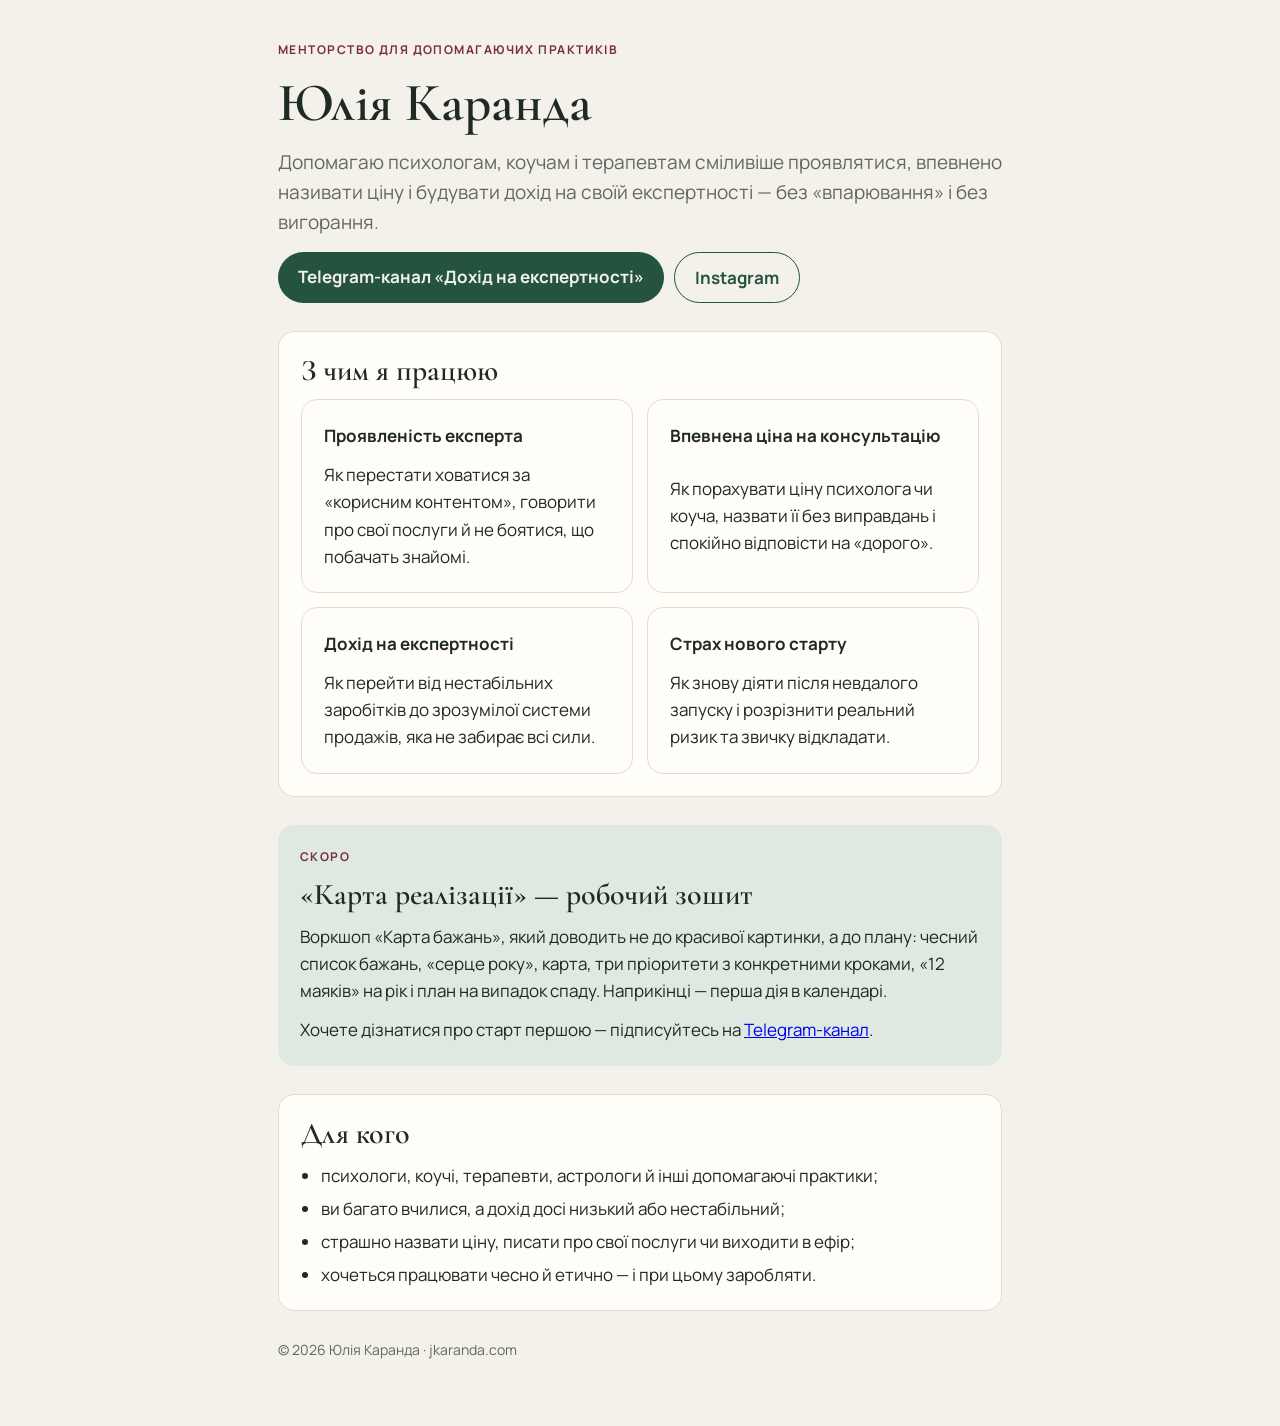
==== index.html @ 1a5e6ee6 "jkaranda.com: стартова сторінка Co-Authored-By: Claude Opus 5.5 <noreply@anthropic.com>" ====
<!doctype html>
<html lang="uk">
<head>
<meta charset="utf-8">
<meta name="viewport" content="width=device-width,initial-scale=1">
<title>Юлія Каранда — менторка для психологів, коучів і практиків</title>
<meta name="description" content="Юлія Каранда — менторка для допомагаючих практиків: психологів, коучів, терапевтів. Проявленість, впевнена ціна на консультацію і дохід на експертності без вигорання. Робочий зошит «Карта реалізації».">
<link rel="canonical" href="https://jkaranda.com/">
<meta property="og:type" content="website">
<meta property="og:title" content="Юлія Каранда — менторка для допомагаючих практиків">
<meta property="og:description" content="Проявленість, впевнена ціна і дохід на експертності для психологів, коучів і терапевтів.">
<meta property="og:url" content="https://jkaranda.com/">
<meta property="og:locale" content="uk_UA">
<script type="application/ld+json">
{"@context":"https://schema.org","@type":"Person","name":"Юлія Каранда","alternateName":"Julia Karanda","url":"https://jkaranda.com/","jobTitle":"Менторка для допомагаючих практиків","knowsAbout":["проявленість експерта","ціна на консультацію психолога","дохід психолога","маркетинг для коучів","карта бажань"],"sameAs":["https://www.instagram.com/julia_infobiz/","https://t.me/dohid_exp"]}
</script>
<link rel="preconnect" href="https://fonts.googleapis.com">
<link rel="stylesheet" href="https://fonts.googleapis.com/css2?family=Cormorant+Garamond:wght@500;600&family=Manrope:wght@400;600;700&display=swap">
<style>
:root{--bg:#f4f1ea;--card:#fffdf8;--fg:#1f2a24;--mute:#5f6862;--line:#e2ddd0;--acc:#24533f;--soft:#dfe9e2;--wine:#7a2e3b}
@media (prefers-color-scheme:dark){:root{--bg:#17120f;--card:#211a17;--fg:#f1e9e2;--mute:#b3a69c;--line:#3a2f2a;--acc:#9fd0b5;--soft:#233a2e;--wine:#e59aa6;color-scheme:dark}}
*{box-sizing:border-box}
body{margin:0;background:var(--bg);color:var(--fg);font:17px/1.6 "Manrope",system-ui,sans-serif}
main{max-width:760px;margin:0 auto;padding:40px max(18px,env(safe-area-inset-left)) 64px;display:grid;gap:28px}
h1,h2{font-family:"Cormorant Garamond",Georgia,serif;font-weight:600;line-height:1.1;margin:0;text-wrap:balance}
h1{font-size:clamp(36px,6vw,54px)} h2{font-size:30px}
p{margin:0} ul{margin:0;padding-left:20px;display:grid;gap:6px}
.lead{font-size:19px;color:var(--mute)}
.tag{font-size:12px;font-weight:700;letter-spacing:.12em;text-transform:uppercase;color:var(--wine)}
.card{background:var(--card);border:1px solid var(--line);border-radius:16px;padding:22px;display:grid;gap:12px}
.grid{display:grid;gap:14px;grid-template-columns:repeat(auto-fit,minmax(220px,1fr))}
.grid .card h3{margin:0;font-size:17px}
.btns{display:flex;flex-wrap:wrap;gap:10px}
a.btn{display:inline-block;background:var(--acc);color:var(--bg);text-decoration:none;font-weight:700;border-radius:999px;padding:11px 20px}
a.btn.ghost{background:none;color:var(--acc);border:1px solid var(--acc)}
.soon{background:var(--soft);border:none}
footer{color:var(--mute);font-size:14px}
</style>
</head>
<body>
<main>
<header style="display:grid;gap:14px">
  <p class="tag">Менторство для допомагаючих практиків</p>
  <h1>Юлія Каранда</h1>
  <p class="lead">Допомагаю психологам, коучам і терапевтам сміливіше проявлятися, впевнено називати ціну і будувати дохід на своїй експертності — без «впарювання» і без вигорання.</p>
  <div class="btns"><a class="btn" href="https://t.me/dohid_exp">Telegram-канал «Дохід на експертності»</a><a class="btn ghost" href="https://www.instagram.com/julia_infobiz/">Instagram</a></div>
</header>

<section class="card">
  <h2>З чим я працюю</h2>
  <div class="grid">
    <div class="card"><h3>Проявленість експерта</h3><p>Як перестати ховатися за «корисним контентом», говорити про свої послуги й не боятися, що побачать знайомі.</p></div>
    <div class="card"><h3>Впевнена ціна на консультацію</h3><p>Як порахувати ціну психолога чи коуча, назвати її без виправдань і спокійно відповісти на «дорого».</p></div>
    <div class="card"><h3>Дохід на експертності</h3><p>Як перейти від нестабільних заробітків до зрозумілої системи продажів, яка не забирає всі сили.</p></div>
    <div class="card"><h3>Страх нового старту</h3><p>Як знову діяти після невдалого запуску і розрізнити реальний ризик та звичку відкладати.</p></div>
  </div>
</section>

<section class="card soon">
  <p class="tag">Скоро</p>
  <h2>«Карта реалізації» — робочий зошит</h2>
  <p>Воркшоп «Карта бажань», який доводить не до красивої картинки, а до плану: чесний список бажань, «серце року», карта, три пріоритети з конкретними кроками, «12 маяків» на рік і план на випадок спаду. Наприкінці — перша дія в календарі.</p>
  <p>Хочете дізнатися про старт першою — підписуйтесь на <a href="https://t.me/dohid_exp">Telegram-канал</a>.</p>
</section>

<section class="card">
  <h2>Для кого</h2>
  <ul>
    <li>психологи, коучі, терапевти, астрологи й інші допомагаючі практики;</li>
    <li>ви багато вчилися, а дохід досі низький або нестабільний;</li>
    <li>страшно назвати ціну, писати про свої послуги чи виходити в ефір;</li>
    <li>хочеться працювати чесно й етично — і при цьому заробляти.</li>
  </ul>
</section>

<footer>© 2026 Юлія Каранда · jkaranda.com</footer>
</main>
</body>
</html>
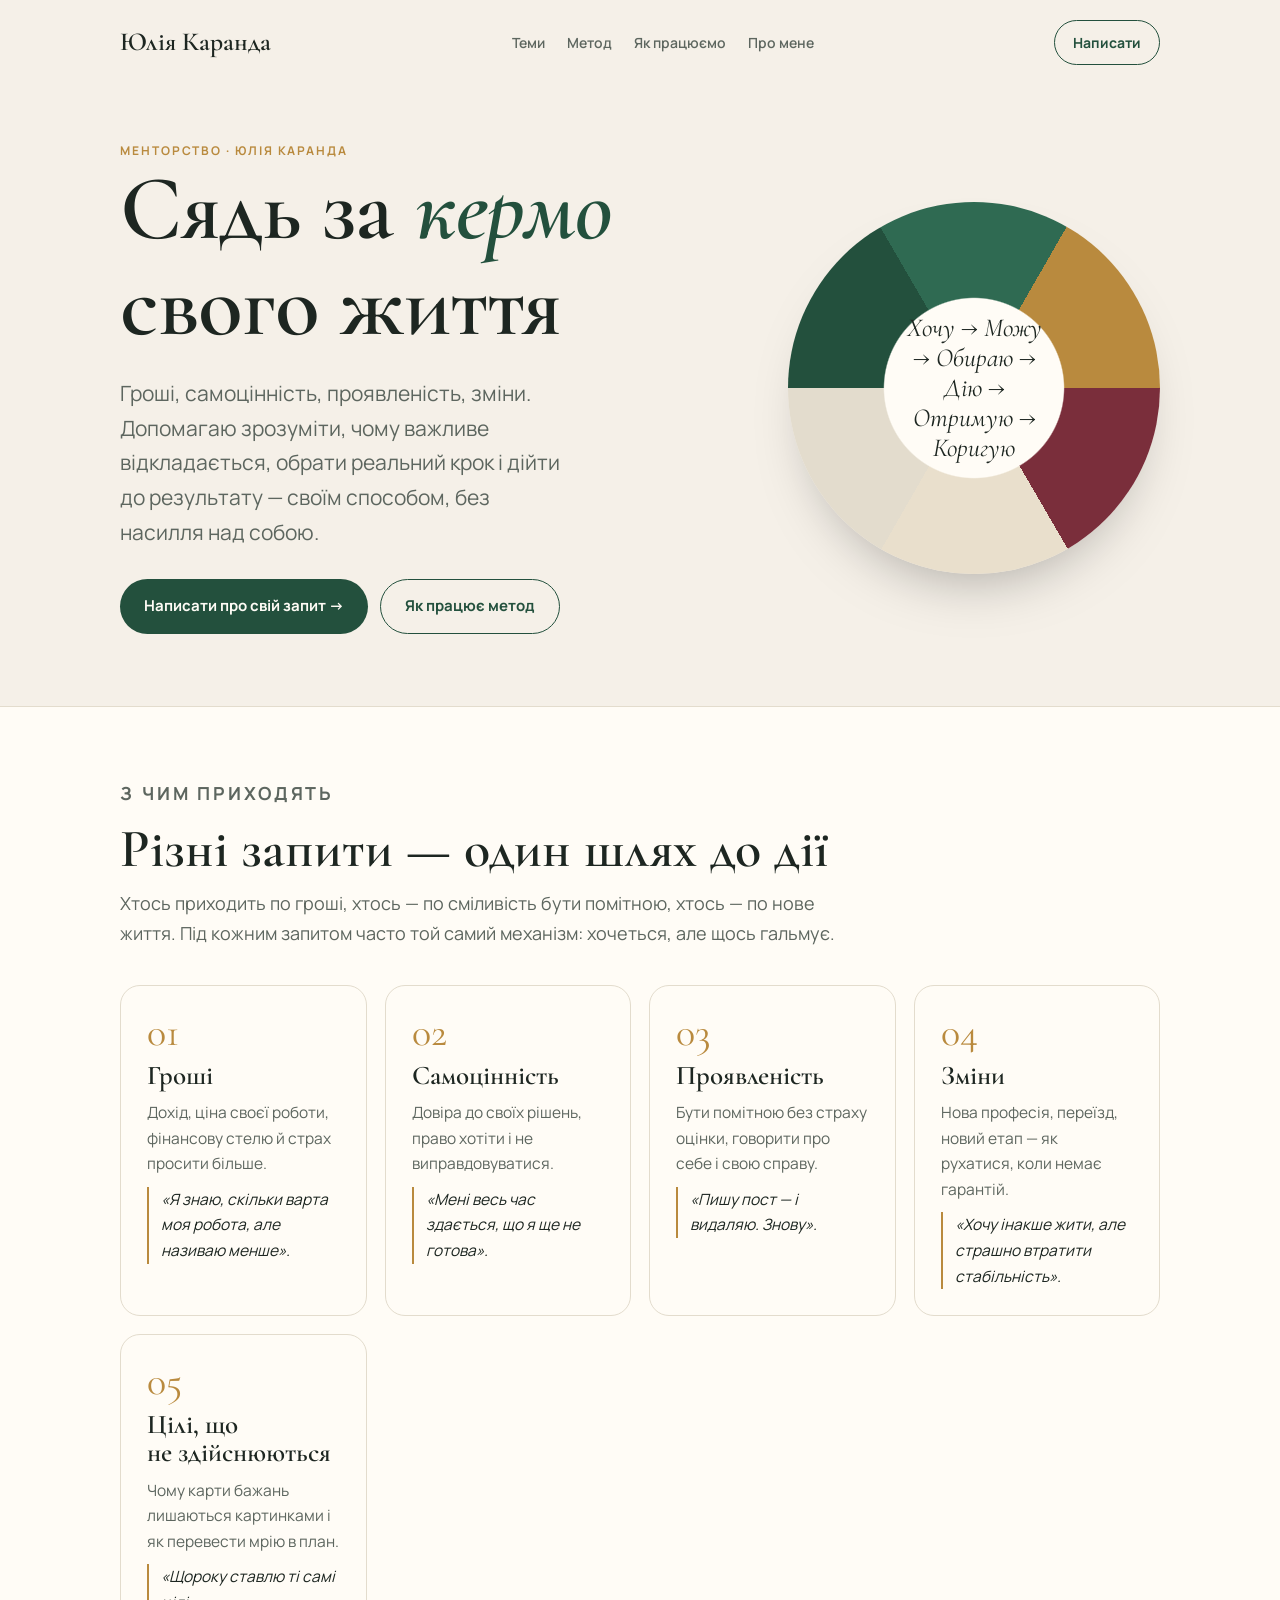
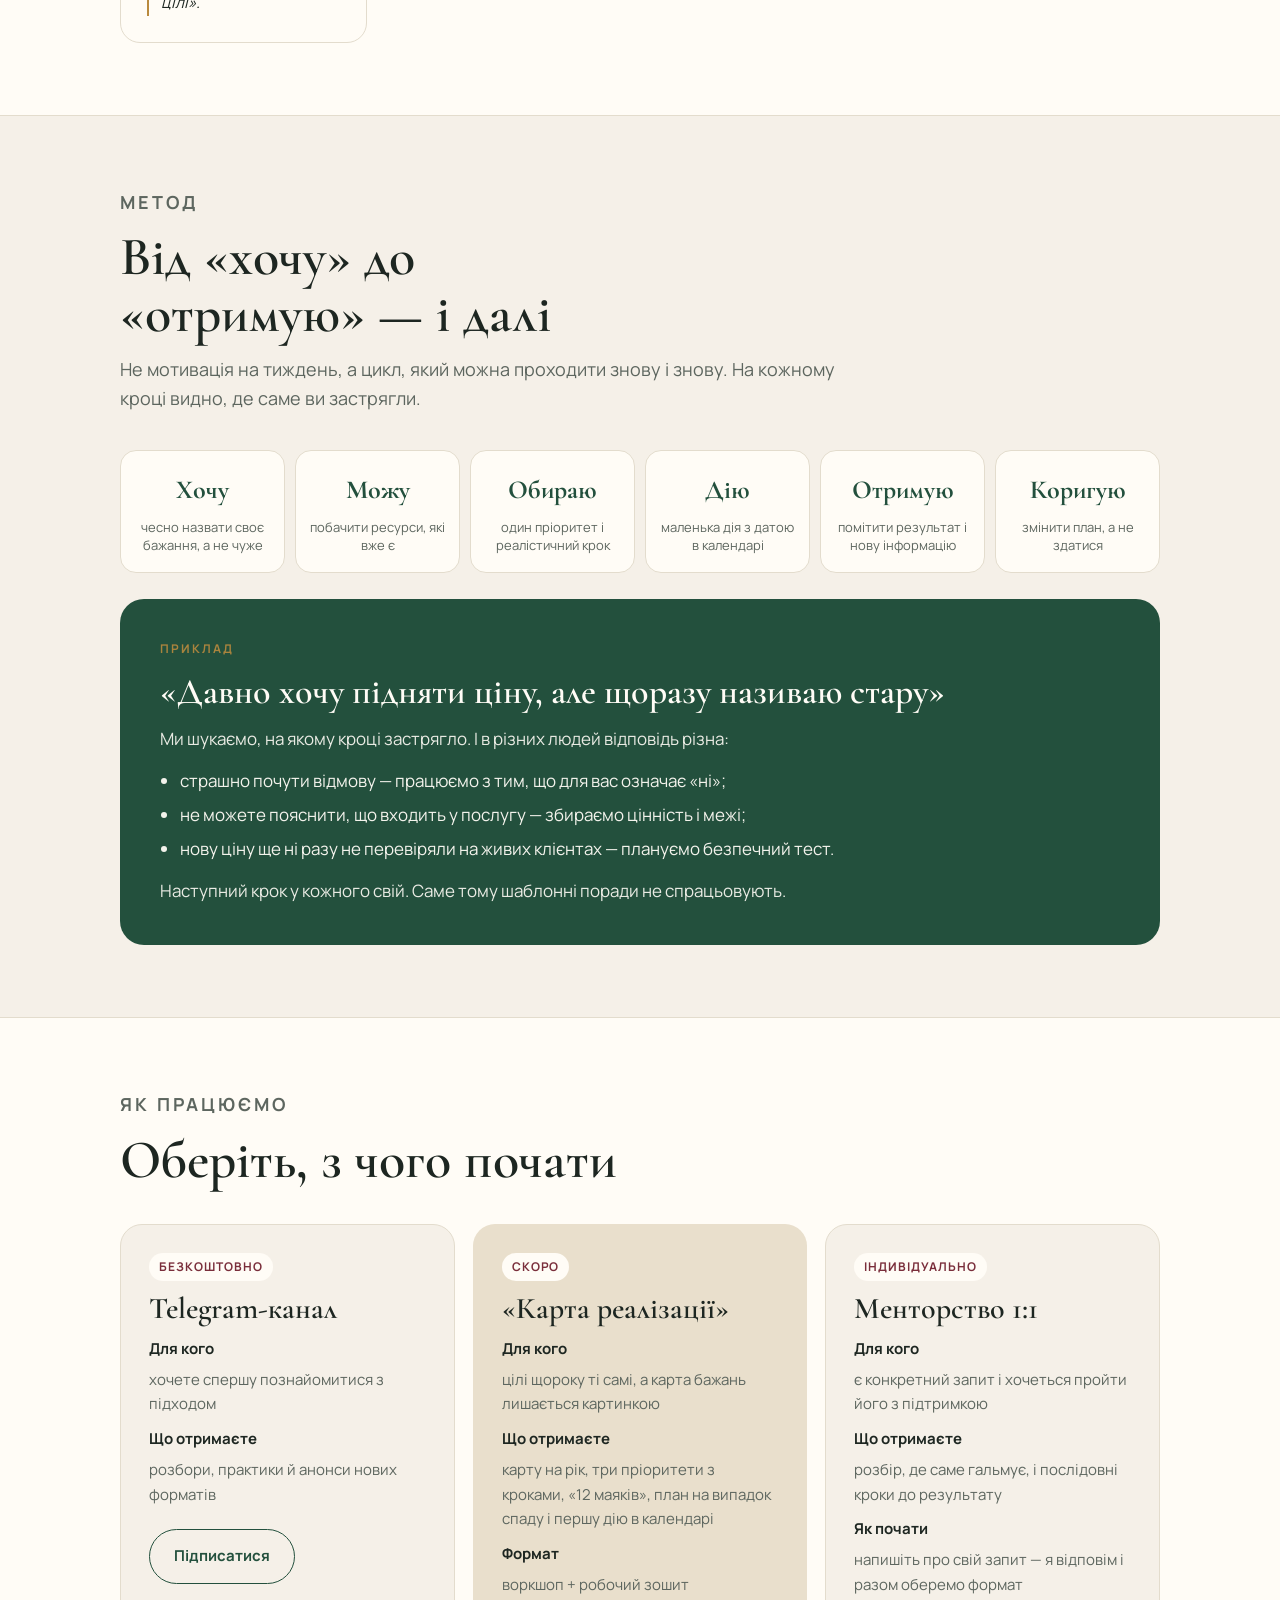
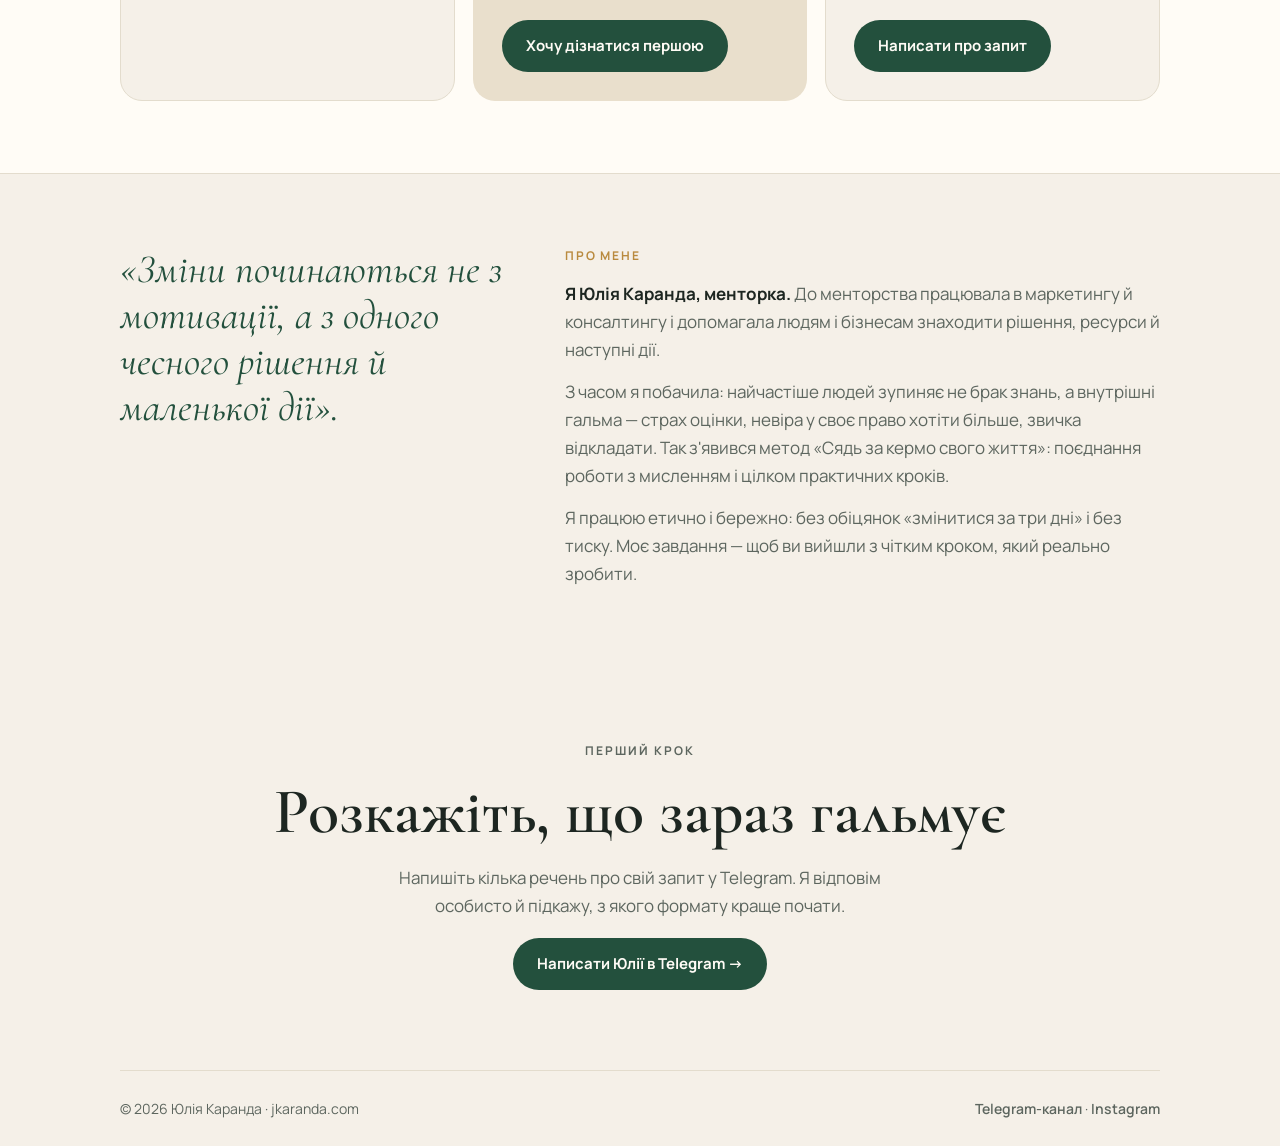
==== commit ec026619: "Сайт v2: широко по темах, метод «Сядь за кермо свого життя», формати Co-Authored-By: Claude Opus 5.5" ====
--- a/index.html
+++ b/index.html
@@ -3,77 +3,183 @@
 <head>
 <meta charset="utf-8">
 <meta name="viewport" content="width=device-width,initial-scale=1">
-<title>Юлія Каранда — менторка для психологів, коучів і практиків</title>
-<meta name="description" content="Юлія Каранда — менторка для допомагаючих практиків: психологів, коучів, терапевтів. Проявленість, впевнена ціна на консультацію і дохід на експертності без вигорання. Робочий зошит «Карта реалізації».">
+<title>Юлія Каранда — менторство «Сядь за кермо свого життя»</title>
+<meta name="description" content="Менторство Юлії Каранди: гроші, самоцінність, проявленість і зміни. Метод «Сядь за кермо свого життя» — від «хочу» до реальних дій. Воркшоп «Карта реалізації» і менторство 1:1.">
 <link rel="canonical" href="https://jkaranda.com/">
 <meta property="og:type" content="website">
-<meta property="og:title" content="Юлія Каранда — менторка для допомагаючих практиків">
-<meta property="og:description" content="Проявленість, впевнена ціна і дохід на експертності для психологів, коучів і терапевтів.">
+<meta property="og:title" content="Юлія Каранда — Сядь за кермо свого життя">
+<meta property="og:description" content="Гроші, самоцінність, проявленість і зміни: менторство від «хочу» до реальних дій.">
 <meta property="og:url" content="https://jkaranda.com/">
 <meta property="og:locale" content="uk_UA">
 <script type="application/ld+json">
-{"@context":"https://schema.org","@type":"Person","name":"Юлія Каранда","alternateName":"Julia Karanda","url":"https://jkaranda.com/","jobTitle":"Менторка для допомагаючих практиків","knowsAbout":["проявленість експерта","ціна на консультацію психолога","дохід психолога","маркетинг для коучів","карта бажань"],"sameAs":["https://www.instagram.com/julia_infobiz/","https://t.me/dohid_exp"]}
+{"@context":"https://schema.org","@type":"Person","name":"Юлія Каранда","alternateName":"Julia Karanda","url":"https://jkaranda.com/","jobTitle":"Менторка","knowsAbout":["гроші і самоцінність","проявленість","зміна діяльності","цілі і план на рік","карта бажань"],"sameAs":["https://www.instagram.com/julia_infobiz/","https://t.me/dohid_exp"]}
 </script>
 <link rel="preconnect" href="https://fonts.googleapis.com">
-<link rel="stylesheet" href="https://fonts.googleapis.com/css2?family=Cormorant+Garamond:wght@500;600&family=Manrope:wght@400;600;700&display=swap">
+<link rel="stylesheet" href="https://fonts.googleapis.com/css2?family=Cormorant+Garamond:ital,wght@0,500;0,600;1,500&family=Manrope:wght@400;500;600;700&display=swap">
 <style>
-:root{--bg:#f4f1ea;--card:#fffdf8;--fg:#1f2a24;--mute:#5f6862;--line:#e2ddd0;--acc:#24533f;--soft:#dfe9e2;--wine:#7a2e3b}
-@media (prefers-color-scheme:dark){:root{--bg:#17120f;--card:#211a17;--fg:#f1e9e2;--mute:#b3a69c;--line:#3a2f2a;--acc:#9fd0b5;--soft:#233a2e;--wine:#e59aa6;color-scheme:dark}}
+:root{--bg:#f5f0e8;--paper:#fffcf6;--ink:#1d2621;--mute:#5d665f;--line:#e3dccd;--green:#23503d;--green-2:#2f6a52;--sand:#e9dfcc;--wine:#7a2e3b;--gold:#b98a3e}
+@media (prefers-color-scheme:dark){:root{--bg:#141210;--paper:#1e1a17;--ink:#f1e9df;--mute:#b2a79b;--line:#352d27;--green:#9fd0b5;--green-2:#7cbf9f;--sand:#2a231d;--wine:#e59aa6;--gold:#e0b56a;color-scheme:dark}}
 *{box-sizing:border-box}
-body{margin:0;background:var(--bg);color:var(--fg);font:17px/1.6 "Manrope",system-ui,sans-serif}
-main{max-width:760px;margin:0 auto;padding:40px max(18px,env(safe-area-inset-left)) 64px;display:grid;gap:28px}
-h1,h2{font-family:"Cormorant Garamond",Georgia,serif;font-weight:600;line-height:1.1;margin:0;text-wrap:balance}
-h1{font-size:clamp(36px,6vw,54px)} h2{font-size:30px}
-p{margin:0} ul{margin:0;padding-left:20px;display:grid;gap:6px}
-.lead{font-size:19px;color:var(--mute)}
-.tag{font-size:12px;font-weight:700;letter-spacing:.12em;text-transform:uppercase;color:var(--wine)}
-.card{background:var(--card);border:1px solid var(--line);border-radius:16px;padding:22px;display:grid;gap:12px}
-.grid{display:grid;gap:14px;grid-template-columns:repeat(auto-fit,minmax(220px,1fr))}
-.grid .card h3{margin:0;font-size:17px}
-.btns{display:flex;flex-wrap:wrap;gap:10px}
-a.btn{display:inline-block;background:var(--acc);color:var(--bg);text-decoration:none;font-weight:700;border-radius:999px;padding:11px 20px}
-a.btn.ghost{background:none;color:var(--acc);border:1px solid var(--acc)}
-.soon{background:var(--soft);border:none}
-footer{color:var(--mute);font-size:14px}
+html{scroll-behavior:smooth}
+body{margin:0;background:var(--bg);color:var(--ink);font:17px/1.65 "Manrope",system-ui,-apple-system,"Segoe UI",sans-serif}
+a{color:inherit}
+.wrap{max-width:1080px;margin:0 auto;padding-left:max(20px,env(safe-area-inset-left));padding-right:max(20px,env(safe-area-inset-right))}
+h1,h2,h3{font-family:"Cormorant Garamond",Georgia,serif;font-weight:600;margin:0;line-height:1.05;text-wrap:balance}
+p{margin:0}
+.eyebrow{font-size:12px;font-weight:700;letter-spacing:.16em;text-transform:uppercase;color:var(--gold)}
+.btn{display:inline-flex;align-items:center;gap:8px;text-decoration:none;font-weight:700;font-size:15px;border-radius:999px;padding:14px 24px;transition:transform .15s}
+.btn:hover{transform:translateY(-1px)}
+.btn.main{background:var(--green);color:var(--paper)}
+.btn.line{border:1.5px solid var(--green);color:var(--green)}
+nav{display:flex;justify-content:space-between;align-items:center;padding-block:20px;gap:16px}
+nav .logo{font-family:"Cormorant Garamond",serif;font-size:26px;font-weight:600;text-decoration:none}
+nav .links{display:flex;gap:22px;font-size:14px;font-weight:600}
+nav .links a{text-decoration:none;color:var(--mute)}
+@media (max-width:720px){nav .links{display:none}}
+/* hero */
+.hero{padding-block:56px 72px;display:grid;grid-template-columns:minmax(0,1.25fr) minmax(0,.75fr);gap:48px;align-items:center}
+.hero h1{font-size:clamp(46px,8vw,92px);letter-spacing:-.01em}
+.hero h1 em{font-style:italic;color:var(--green)}
+.hero .lead{font-size:clamp(18px,2vw,21px);color:var(--mute);max-width:34ch;margin-top:22px}
+.hero .btns{display:flex;flex-wrap:wrap;gap:12px;margin-top:30px}
+.wheel{aspect-ratio:1;max-width:100%;border-radius:50%;background:radial-gradient(circle at 50% 50%,var(--paper) 0 34%,transparent 34.5%),conic-gradient(from -90deg,var(--green) 0 16.6%,var(--green-2) 0 33.3%,var(--gold) 0 50%,var(--wine) 0 66.6%,var(--sand) 0 83.3%,var(--line) 0 100%);position:relative;box-shadow:0 30px 60px -30px rgba(0,0,0,.35)}
+.wheel span{position:absolute;inset:0;display:grid;place-items:center;text-align:center;font-family:"Cormorant Garamond",serif;font-size:clamp(18px,2.4vw,26px);font-style:italic;line-height:1.15;padding:30%}
+@media (max-width:820px){.hero{grid-template-columns:1fr;padding-block:28px 48px}.wheel{max-width:300px;margin:0 auto}}
+/* sections */
+section{padding-block:72px}
+.sec-head{display:grid;gap:12px;max-width:720px;margin-bottom:36px}
+.sec-head h2{font-size:clamp(34px,5vw,54px)}
+.sec-head p{color:var(--mute);font-size:18px}
+.band{background:var(--paper);border-block:1px solid var(--line)}
+.themes{display:grid;grid-template-columns:repeat(auto-fit,minmax(230px,1fr));gap:18px}
+.theme{background:var(--bg);border:1px solid var(--line);border-radius:20px;padding:26px;display:grid;gap:10px;align-content:start}
+.band .theme{background:var(--paper)}
+.theme .n{font-family:"Cormorant Garamond",serif;font-size:40px;line-height:1;color:var(--gold)}
+.theme h3{font-size:27px}
+.theme p{color:var(--mute);font-size:15.5px}
+.theme .q{font-style:italic;color:var(--ink);font-size:15.5px;border-left:2px solid var(--gold);padding-left:12px}
+/* method */
+.steps{display:grid;grid-template-columns:repeat(6,minmax(0,1fr));gap:10px;counter-reset:s}
+.step{background:var(--paper);border:1px solid var(--line);border-radius:16px;padding:18px 14px;display:grid;gap:6px;text-align:center}
+.step b{font-family:"Cormorant Garamond",serif;font-size:26px;color:var(--green)}
+.step small{color:var(--mute);font-size:13px;line-height:1.4}
+@media (max-width:820px){.steps{grid-template-columns:repeat(2,minmax(0,1fr))}}
+.example{margin-top:26px;background:var(--green);color:var(--paper);border-radius:24px;padding:clamp(24px,4vw,40px);display:grid;gap:14px}
+.example h3{font-size:clamp(26px,3.4vw,36px)}
+.example p{opacity:.9;max-width:64ch}
+.example ul{margin:0;padding-left:20px;display:grid;gap:6px;opacity:.95}
+/* formats */
+.formats{display:grid;grid-template-columns:repeat(auto-fit,minmax(260px,1fr));gap:18px}
+.fmt{border-radius:22px;padding:28px;display:grid;gap:12px;align-content:start;border:1px solid var(--line);background:var(--bg)}
+.fmt.key{background:var(--sand);border-color:transparent}
+.fmt .tag{justify-self:start;font-size:12px;font-weight:700;letter-spacing:.08em;text-transform:uppercase;border-radius:999px;padding:4px 10px;background:var(--paper);color:var(--wine)}
+.fmt h3{font-size:30px}
+.fmt dl{margin:0;display:grid;gap:6px;font-size:15px}
+.fmt dt{font-weight:700;color:var(--ink)}
+.fmt dd{margin:0 0 4px;color:var(--mute)}
+.fmt .btn{justify-self:start;margin-top:6px}
+/* about */
+.about{display:grid;grid-template-columns:minmax(0,.8fr) minmax(0,1.2fr);gap:48px;align-items:start}
+.about blockquote{margin:0;font-family:"Cormorant Garamond",serif;font-style:italic;font-size:clamp(28px,3.6vw,40px);line-height:1.15;color:var(--green)}
+.about .txt{display:grid;gap:14px;color:var(--mute)}
+.about .txt b{color:var(--ink)}
+@media (max-width:820px){.about{grid-template-columns:1fr;gap:24px}}
+/* cta */
+.cta{text-align:center;display:grid;gap:18px;justify-items:center;padding-block:80px}
+.cta h2{font-size:clamp(36px,6vw,64px)}
+.cta p{color:var(--mute);max-width:52ch}
+footer{border-top:1px solid var(--line);padding-block:26px;color:var(--mute);font-size:14px;display:flex;flex-wrap:wrap;justify-content:space-between;gap:12px}
+footer a{text-decoration:none;font-weight:600}
 </style>
 </head>
 <body>
-<main>
-<header style="display:grid;gap:14px">
-  <p class="tag">Менторство для допомагаючих практиків</p>
-  <h1>Юлія Каранда</h1>
-  <p class="lead">Допомагаю психологам, коучам і терапевтам сміливіше проявлятися, впевнено називати ціну і будувати дохід на своїй експертності — без «впарювання» і без вигорання.</p>
-  <div class="btns"><a class="btn" href="https://t.me/dohid_exp">Telegram-канал «Дохід на експертності»</a><a class="btn ghost" href="https://www.instagram.com/julia_infobiz/">Instagram</a></div>
+<div class="wrap">
+<nav>
+  <a class="logo" href="/">Юлія Каранда</a>
+  <div class="links"><a href="#themes">Теми</a><a href="#method">Метод</a><a href="#formats">Як працюємо</a><a href="#about">Про мене</a></div>
+  <a class="btn line" href="https://t.me/karanda_julia" style="padding:10px 18px;font-size:14px">Написати</a>
+</nav>
+
+<header class="hero">
+  <div>
+    <p class="eyebrow">Менторство · Юлія Каранда</p>
+    <h1>Сядь за <em>кермо</em> свого життя</h1>
+    <p class="lead">Гроші, самоцінність, проявленість, зміни. Допомагаю зрозуміти, чому важливе відкладається, обрати реальний крок і дійти до результату — своїм способом, без насилля над собою.</p>
+    <div class="btns"><a class="btn main" href="https://t.me/karanda_julia">Написати про свій запит →</a><a class="btn line" href="#method">Як працює метод</a></div>
+  </div>
+  <div class="wheel" role="img" aria-label="Цикл методу: хочу, можу, обираю, дію, отримую, коригую"><span>Хочу → Можу → Обираю → Дію → Отримую → Коригую</span></div>
 </header>
+</div>
 
-<section class="card">
-  <h2>З чим я працюю</h2>
-  <div class="grid">
-    <div class="card"><h3>Проявленість експерта</h3><p>Як перестати ховатися за «корисним контентом», говорити про свої послуги й не боятися, що побачать знайомі.</p></div>
-    <div class="card"><h3>Впевнена ціна на консультацію</h3><p>Як порахувати ціну психолога чи коуча, назвати її без виправдань і спокійно відповісти на «дорого».</p></div>
-    <div class="card"><h3>Дохід на експертності</h3><p>Як перейти від нестабільних заробітків до зрозумілої системи продажів, яка не забирає всі сили.</p></div>
-    <div class="card"><h3>Страх нового старту</h3><p>Як знову діяти після невдалого запуску і розрізнити реальний ризик та звичку відкладати.</p></div>
+<section id="themes" class="band">
+<div class="wrap">
+  <div class="sec-head"><p class="eyebrow">З чим приходять</p><h2>Різні запити — один шлях до дії</h2><p>Хтось приходить по гроші, хтось — по сміливість бути помітною, хтось — по нове життя. Під кожним запитом часто той самий механізм: хочеться, але щось гальмує.</p></div>
+  <div class="themes">
+    <article class="theme"><span class="n">01</span><h3>Гроші</h3><p>Дохід, ціна своєї роботи, фінансову стелю й страх просити більше.</p><p class="q">«Я знаю, скільки варта моя робота, але називаю менше».</p></article>
+    <article class="theme"><span class="n">02</span><h3>Самоцінність</h3><p>Довіра до своїх рішень, право хотіти і не виправдовуватися.</p><p class="q">«Мені весь час здається, що я ще не готова».</p></article>
+    <article class="theme"><span class="n">03</span><h3>Проявленість</h3><p>Бути помітною без страху оцінки, говорити про себе і свою справу.</p><p class="q">«Пишу пост — і видаляю. Знову».</p></article>
+    <article class="theme"><span class="n">04</span><h3>Зміни</h3><p>Нова професія, переїзд, новий етап — як рухатися, коли немає гарантій.</p><p class="q">«Хочу інакше жити, але страшно втратити стабільність».</p></article>
+    <article class="theme"><span class="n">05</span><h3>Цілі, що не здійснюються</h3><p>Чому карти бажань лишаються картинками і як перевести мрію в план.</p><p class="q">«Щороку ставлю ті самі цілі».</p></article>
   </div>
+</div>
 </section>
 
-<section class="card soon">
-  <p class="tag">Скоро</p>
-  <h2>«Карта реалізації» — робочий зошит</h2>
-  <p>Воркшоп «Карта бажань», який доводить не до красивої картинки, а до плану: чесний список бажань, «серце року», карта, три пріоритети з конкретними кроками, «12 маяків» на рік і план на випадок спаду. Наприкінці — перша дія в календарі.</p>
-  <p>Хочете дізнатися про старт першою — підписуйтесь на <a href="https://t.me/dohid_exp">Telegram-канал</a>.</p>
+<section id="method">
+<div class="wrap">
+  <div class="sec-head"><p class="eyebrow">Метод</p><h2>Від «хочу» до «отримую» — і далі</h2><p>Не мотивація на тиждень, а цикл, який можна проходити знову і знову. На кожному кроці видно, де саме ви застрягли.</p></div>
+  <div class="steps">
+    <div class="step"><b>Хочу</b><small>чесно назвати своє бажання, а не чуже</small></div>
+    <div class="step"><b>Можу</b><small>побачити ресурси, які вже є</small></div>
+    <div class="step"><b>Обираю</b><small>один пріоритет і реалістичний крок</small></div>
+    <div class="step"><b>Дію</b><small>маленька дія з датою в календарі</small></div>
+    <div class="step"><b>Отримую</b><small>помітити результат і нову інформацію</small></div>
+    <div class="step"><b>Коригую</b><small>змінити план, а не здатися</small></div>
+  </div>
+  <div class="example">
+    <p class="eyebrow" style="color:var(--gold)">Приклад</p>
+    <h3>«Давно хочу підняти ціну, але щоразу називаю стару»</h3>
+    <p>Ми шукаємо, на якому кроці застрягло. І в різних людей відповідь різна:</p>
+    <ul>
+      <li>страшно почути відмову — працюємо з тим, що для вас означає «ні»;</li>
+      <li>не можете пояснити, що входить у послугу — збираємо цінність і межі;</li>
+      <li>нову ціну ще ні разу не перевіряли на живих клієнтах — плануємо безпечний тест.</li>
+    </ul>
+    <p>Наступний крок у кожного свій. Саме тому шаблонні поради не спрацьовують.</p>
+  </div>
+</div>
 </section>
 
-<section class="card">
-  <h2>Для кого</h2>
-  <ul>
-    <li>психологи, коучі, терапевти, астрологи й інші допомагаючі практики;</li>
-    <li>ви багато вчилися, а дохід досі низький або нестабільний;</li>
-    <li>страшно назвати ціну, писати про свої послуги чи виходити в ефір;</li>
-    <li>хочеться працювати чесно й етично — і при цьому заробляти.</li>
-  </ul>
+<section id="formats" class="band">
+<div class="wrap">
+  <div class="sec-head"><p class="eyebrow">Як працюємо</p><h2>Оберіть, з чого почати</h2></div>
+  <div class="formats">
+    <article class="fmt"><span class="tag">Безкоштовно</span><h3>Telegram-канал</h3><dl><dt>Для кого</dt><dd>хочете спершу познайомитися з підходом</dd><dt>Що отримаєте</dt><dd>розбори, практики й анонси нових форматів</dd></dl><a class="btn line" href="https://t.me/dohid_exp">Підписатися</a></article>
+    <article class="fmt key"><span class="tag">Скоро</span><h3>«Карта реалізації»</h3><dl><dt>Для кого</dt><dd>цілі щороку ті самі, а карта бажань лишається картинкою</dd><dt>Що отримаєте</dt><dd>карту на рік, три пріоритети з кроками, «12 маяків», план на випадок спаду і першу дію в календарі</dd><dt>Формат</dt><dd>воркшоп + робочий зошит</dd></dl><a class="btn main" href="https://t.me/karanda_julia">Хочу дізнатися першою</a></article>
+    <article class="fmt"><span class="tag">Індивідуально</span><h3>Менторство 1:1</h3><dl><dt>Для кого</dt><dd>є конкретний запит і хочеться пройти його з підтримкою</dd><dt>Що отримаєте</dt><dd>розбір, де саме гальмує, і послідовні кроки до результату</dd><dt>Як почати</dt><dd>напишіть про свій запит — я відповім і разом оберемо формат</dd></dl><a class="btn main" href="https://t.me/karanda_julia">Написати про запит</a></article>
+  </div>
+</div>
 </section>
 
-<footer>© 2026 Юлія Каранда · jkaranda.com</footer>
-</main>
+<section id="about">
+<div class="wrap about">
+  <blockquote>«Зміни починаються не з мотивації, а з одного чесного рішення й маленької дії».</blockquote>
+  <div class="txt">
+    <p class="eyebrow">Про мене</p>
+    <p><b>Я Юлія Каранда, менторка.</b> До менторства працювала в маркетингу й консалтингу і допомагала людям і бізнесам знаходити рішення, ресурси й наступні дії.</p>
+    <p>З часом я побачила: найчастіше людей зупиняє не брак знань, а внутрішні гальма — страх оцінки, невіра у своє право хотіти більше, звичка відкладати. Так з'явився метод «Сядь за кермо свого життя»: поєднання роботи з мисленням і цілком практичних кроків.</p>
+    <p>Я працюю етично і бережно: без обіцянок «змінитися за три дні» і без тиску. Моє завдання — щоб ви вийшли з чітким кроком, який реально зробити.</p>
+  </div>
+</div>
+</section>
+
+<div class="wrap">
+<section class="cta">
+  <p class="eyebrow">Перший крок</p>
+  <h2>Розкажіть, що зараз гальмує</h2>
+  <p>Напишіть кілька речень про свій запит у Telegram. Я відповім особисто й підкажу, з якого формату краще почати.</p>
+  <a class="btn main" href="https://t.me/karanda_julia">Написати Юлії в Telegram →</a>
+</section>
+<footer><span>© 2026 Юлія Каранда · jkaranda.com</span><span><a href="https://t.me/dohid_exp">Telegram-канал</a> · <a href="https://www.instagram.com/julia_infobiz/">Instagram</a></span></footer>
+</div>
 </body>
 </html>
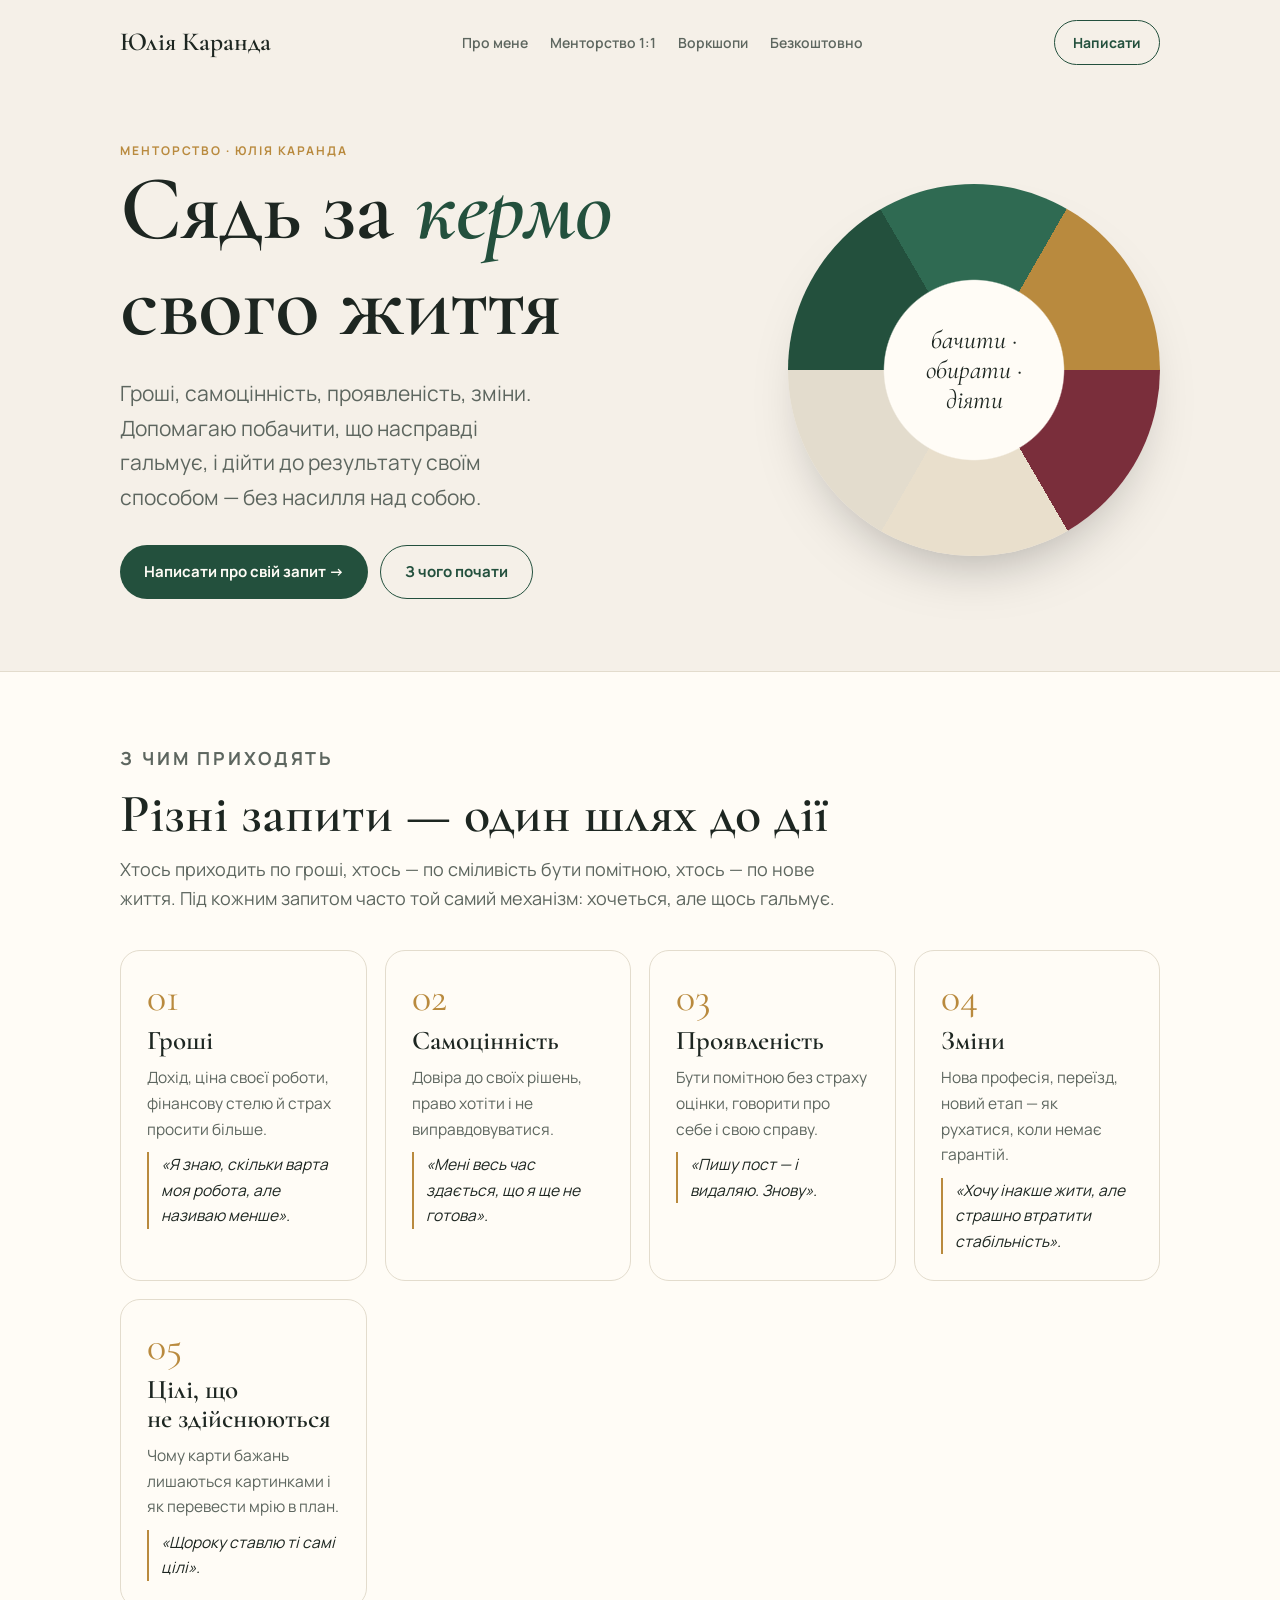
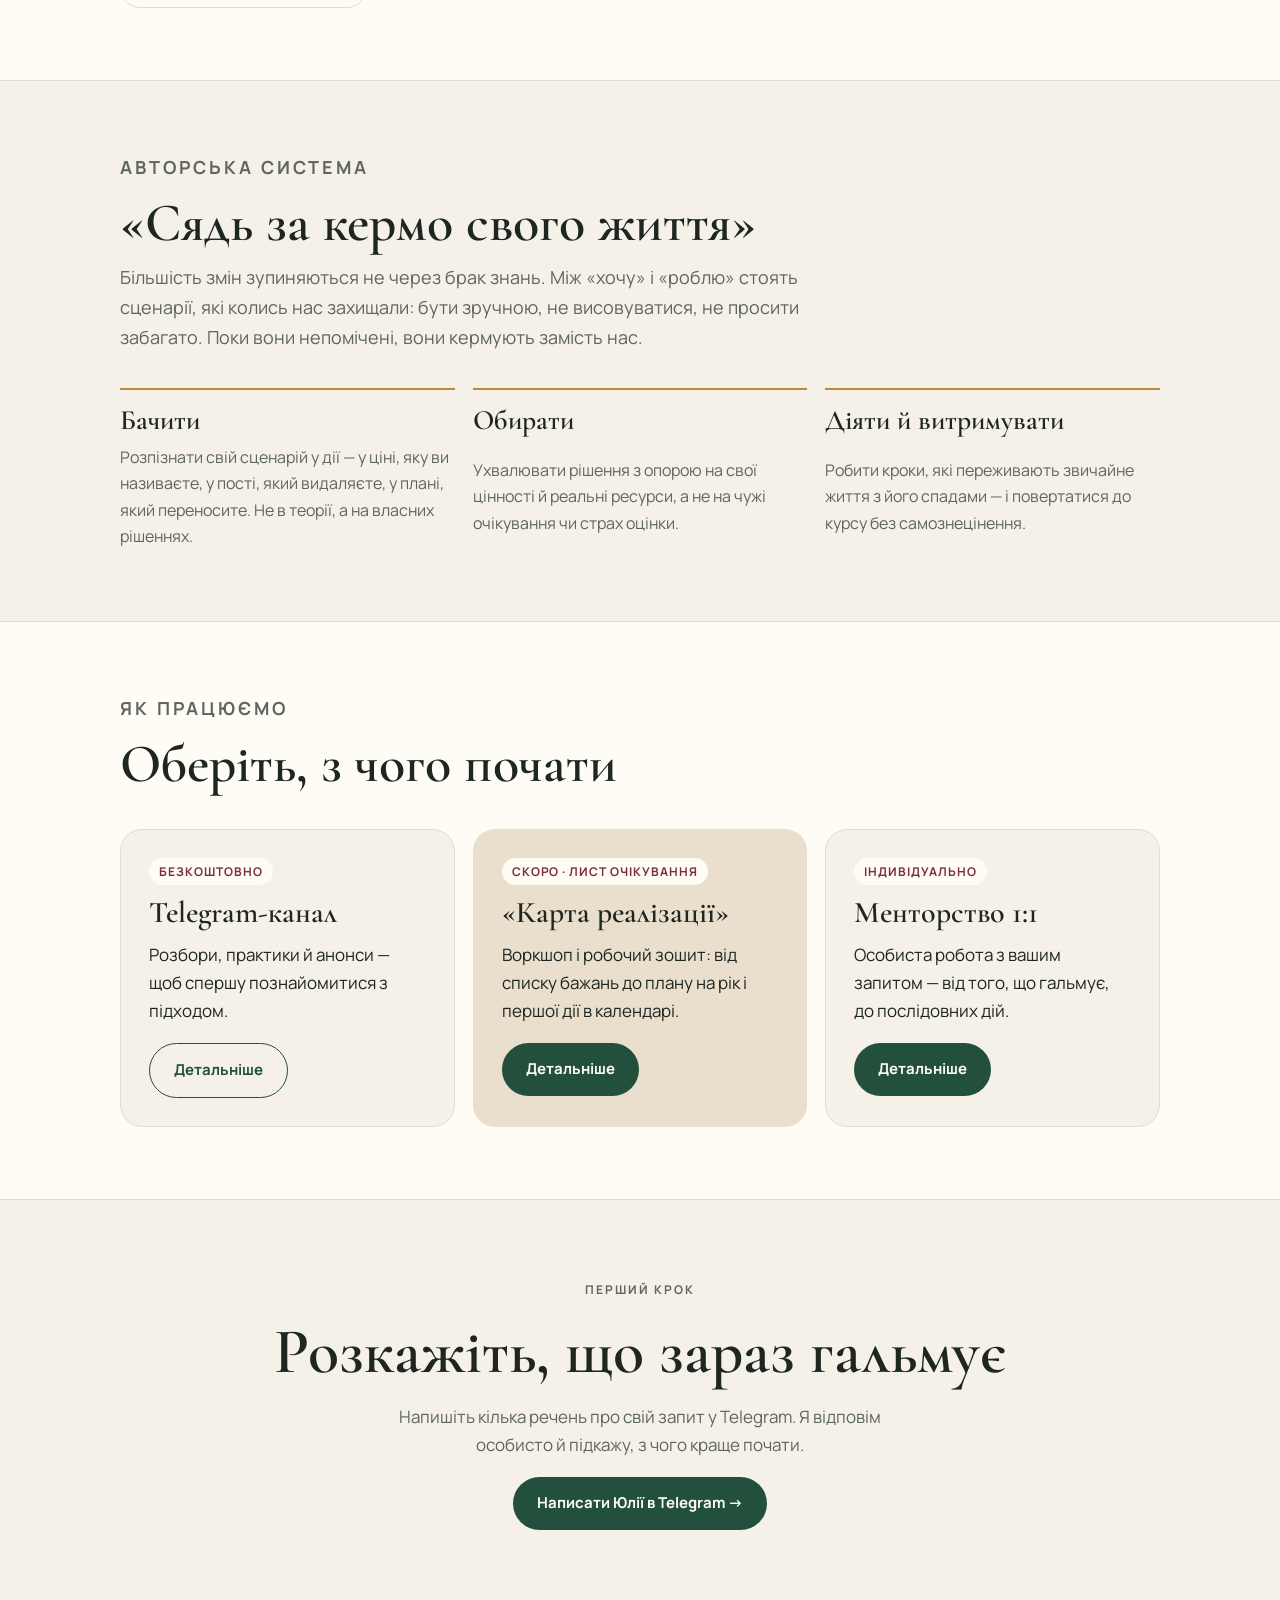
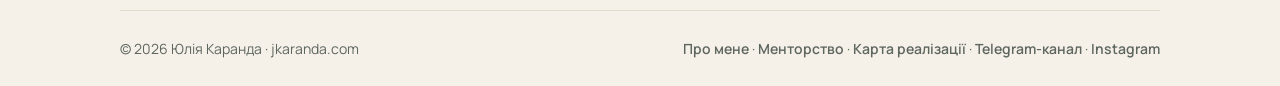
==== commit 24e266d4: "Сайт v3: меню за форматами, окремі сторінки продуктів, система без кроків Co-Authored-By: Claude Opu" ====
--- a/index.html
+++ b/index.html
@@ -1,116 +1,15 @@
 <!doctype html>
-<html lang="uk">
-<head>
-<meta charset="utf-8">
-<meta name="viewport" content="width=device-width,initial-scale=1">
-<title>Юлія Каранда — менторство «Сядь за кермо свого життя»</title>
-<meta name="description" content="Менторство Юлії Каранди: гроші, самоцінність, проявленість і зміни. Метод «Сядь за кермо свого життя» — від «хочу» до реальних дій. Воркшоп «Карта реалізації» і менторство 1:1.">
-<link rel="canonical" href="https://jkaranda.com/">
-<meta property="og:type" content="website">
-<meta property="og:title" content="Юлія Каранда — Сядь за кермо свого життя">
-<meta property="og:description" content="Гроші, самоцінність, проявленість і зміни: менторство від «хочу» до реальних дій.">
-<meta property="og:url" content="https://jkaranda.com/">
-<meta property="og:locale" content="uk_UA">
-<script type="application/ld+json">
-{"@context":"https://schema.org","@type":"Person","name":"Юлія Каранда","alternateName":"Julia Karanda","url":"https://jkaranda.com/","jobTitle":"Менторка","knowsAbout":["гроші і самоцінність","проявленість","зміна діяльності","цілі і план на рік","карта бажань"],"sameAs":["https://www.instagram.com/julia_infobiz/","https://t.me/dohid_exp"]}
-</script>
-<link rel="preconnect" href="https://fonts.googleapis.com">
-<link rel="stylesheet" href="https://fonts.googleapis.com/css2?family=Cormorant+Garamond:ital,wght@0,500;0,600;1,500&family=Manrope:wght@400;500;600;700&display=swap">
-<style>
-:root{--bg:#f5f0e8;--paper:#fffcf6;--ink:#1d2621;--mute:#5d665f;--line:#e3dccd;--green:#23503d;--green-2:#2f6a52;--sand:#e9dfcc;--wine:#7a2e3b;--gold:#b98a3e}
-@media (prefers-color-scheme:dark){:root{--bg:#141210;--paper:#1e1a17;--ink:#f1e9df;--mute:#b2a79b;--line:#352d27;--green:#9fd0b5;--green-2:#7cbf9f;--sand:#2a231d;--wine:#e59aa6;--gold:#e0b56a;color-scheme:dark}}
-*{box-sizing:border-box}
-html{scroll-behavior:smooth}
-body{margin:0;background:var(--bg);color:var(--ink);font:17px/1.65 "Manrope",system-ui,-apple-system,"Segoe UI",sans-serif}
-a{color:inherit}
-.wrap{max-width:1080px;margin:0 auto;padding-left:max(20px,env(safe-area-inset-left));padding-right:max(20px,env(safe-area-inset-right))}
-h1,h2,h3{font-family:"Cormorant Garamond",Georgia,serif;font-weight:600;margin:0;line-height:1.05;text-wrap:balance}
-p{margin:0}
-.eyebrow{font-size:12px;font-weight:700;letter-spacing:.16em;text-transform:uppercase;color:var(--gold)}
-.btn{display:inline-flex;align-items:center;gap:8px;text-decoration:none;font-weight:700;font-size:15px;border-radius:999px;padding:14px 24px;transition:transform .15s}
-.btn:hover{transform:translateY(-1px)}
-.btn.main{background:var(--green);color:var(--paper)}
-.btn.line{border:1.5px solid var(--green);color:var(--green)}
-nav{display:flex;justify-content:space-between;align-items:center;padding-block:20px;gap:16px}
-nav .logo{font-family:"Cormorant Garamond",serif;font-size:26px;font-weight:600;text-decoration:none}
-nav .links{display:flex;gap:22px;font-size:14px;font-weight:600}
-nav .links a{text-decoration:none;color:var(--mute)}
-@media (max-width:720px){nav .links{display:none}}
-/* hero */
-.hero{padding-block:56px 72px;display:grid;grid-template-columns:minmax(0,1.25fr) minmax(0,.75fr);gap:48px;align-items:center}
-.hero h1{font-size:clamp(46px,8vw,92px);letter-spacing:-.01em}
-.hero h1 em{font-style:italic;color:var(--green)}
-.hero .lead{font-size:clamp(18px,2vw,21px);color:var(--mute);max-width:34ch;margin-top:22px}
-.hero .btns{display:flex;flex-wrap:wrap;gap:12px;margin-top:30px}
-.wheel{aspect-ratio:1;max-width:100%;border-radius:50%;background:radial-gradient(circle at 50% 50%,var(--paper) 0 34%,transparent 34.5%),conic-gradient(from -90deg,var(--green) 0 16.6%,var(--green-2) 0 33.3%,var(--gold) 0 50%,var(--wine) 0 66.6%,var(--sand) 0 83.3%,var(--line) 0 100%);position:relative;box-shadow:0 30px 60px -30px rgba(0,0,0,.35)}
-.wheel span{position:absolute;inset:0;display:grid;place-items:center;text-align:center;font-family:"Cormorant Garamond",serif;font-size:clamp(18px,2.4vw,26px);font-style:italic;line-height:1.15;padding:30%}
-@media (max-width:820px){.hero{grid-template-columns:1fr;padding-block:28px 48px}.wheel{max-width:300px;margin:0 auto}}
-/* sections */
-section{padding-block:72px}
-.sec-head{display:grid;gap:12px;max-width:720px;margin-bottom:36px}
-.sec-head h2{font-size:clamp(34px,5vw,54px)}
-.sec-head p{color:var(--mute);font-size:18px}
-.band{background:var(--paper);border-block:1px solid var(--line)}
-.themes{display:grid;grid-template-columns:repeat(auto-fit,minmax(230px,1fr));gap:18px}
-.theme{background:var(--bg);border:1px solid var(--line);border-radius:20px;padding:26px;display:grid;gap:10px;align-content:start}
-.band .theme{background:var(--paper)}
-.theme .n{font-family:"Cormorant Garamond",serif;font-size:40px;line-height:1;color:var(--gold)}
-.theme h3{font-size:27px}
-.theme p{color:var(--mute);font-size:15.5px}
-.theme .q{font-style:italic;color:var(--ink);font-size:15.5px;border-left:2px solid var(--gold);padding-left:12px}
-/* method */
-.steps{display:grid;grid-template-columns:repeat(6,minmax(0,1fr));gap:10px;counter-reset:s}
-.step{background:var(--paper);border:1px solid var(--line);border-radius:16px;padding:18px 14px;display:grid;gap:6px;text-align:center}
-.step b{font-family:"Cormorant Garamond",serif;font-size:26px;color:var(--green)}
-.step small{color:var(--mute);font-size:13px;line-height:1.4}
-@media (max-width:820px){.steps{grid-template-columns:repeat(2,minmax(0,1fr))}}
-.example{margin-top:26px;background:var(--green);color:var(--paper);border-radius:24px;padding:clamp(24px,4vw,40px);display:grid;gap:14px}
-.example h3{font-size:clamp(26px,3.4vw,36px)}
-.example p{opacity:.9;max-width:64ch}
-.example ul{margin:0;padding-left:20px;display:grid;gap:6px;opacity:.95}
-/* formats */
-.formats{display:grid;grid-template-columns:repeat(auto-fit,minmax(260px,1fr));gap:18px}
-.fmt{border-radius:22px;padding:28px;display:grid;gap:12px;align-content:start;border:1px solid var(--line);background:var(--bg)}
-.fmt.key{background:var(--sand);border-color:transparent}
-.fmt .tag{justify-self:start;font-size:12px;font-weight:700;letter-spacing:.08em;text-transform:uppercase;border-radius:999px;padding:4px 10px;background:var(--paper);color:var(--wine)}
-.fmt h3{font-size:30px}
-.fmt dl{margin:0;display:grid;gap:6px;font-size:15px}
-.fmt dt{font-weight:700;color:var(--ink)}
-.fmt dd{margin:0 0 4px;color:var(--mute)}
-.fmt .btn{justify-self:start;margin-top:6px}
-/* about */
-.about{display:grid;grid-template-columns:minmax(0,.8fr) minmax(0,1.2fr);gap:48px;align-items:start}
-.about blockquote{margin:0;font-family:"Cormorant Garamond",serif;font-style:italic;font-size:clamp(28px,3.6vw,40px);line-height:1.15;color:var(--green)}
-.about .txt{display:grid;gap:14px;color:var(--mute)}
-.about .txt b{color:var(--ink)}
-@media (max-width:820px){.about{grid-template-columns:1fr;gap:24px}}
-/* cta */
-.cta{text-align:center;display:grid;gap:18px;justify-items:center;padding-block:80px}
-.cta h2{font-size:clamp(36px,6vw,64px)}
-.cta p{color:var(--mute);max-width:52ch}
-footer{border-top:1px solid var(--line);padding-block:26px;color:var(--mute);font-size:14px;display:flex;flex-wrap:wrap;justify-content:space-between;gap:12px}
-footer a{text-decoration:none;font-weight:600}
-</style>
-</head>
-<body>
-<div class="wrap">
-<nav>
-  <a class="logo" href="/">Юлія Каранда</a>
-  <div class="links"><a href="#themes">Теми</a><a href="#method">Метод</a><a href="#formats">Як працюємо</a><a href="#about">Про мене</a></div>
-  <a class="btn line" href="https://t.me/karanda_julia" style="padding:10px 18px;font-size:14px">Написати</a>
-</nav>
-
-<header class="hero">
-  <div>
-    <p class="eyebrow">Менторство · Юлія Каранда</p>
-    <h1>Сядь за <em>кермо</em> свого життя</h1>
-    <p class="lead">Гроші, самоцінність, проявленість, зміни. Допомагаю зрозуміти, чому важливе відкладається, обрати реальний крок і дійти до результату — своїм способом, без насилля над собою.</p>
-    <div class="btns"><a class="btn main" href="https://t.me/karanda_julia">Написати про свій запит →</a><a class="btn line" href="#method">Як працює метод</a></div>
-  </div>
-  <div class="wheel" role="img" aria-label="Цикл методу: хочу, можу, обираю, дію, отримую, коригую"><span>Хочу → Можу → Обираю → Дію → Отримую → Коригую</span></div>
-</header>
-</div>
-
+<html lang="uk"><head><meta charset="utf-8"><meta name="viewport" content="width=device-width,initial-scale=1">
+<title>Юлія Каранда — менторство «Сядь за кермо свого життя»</title><meta name="description" content="Менторство Юлії Каранди: гроші, самоцінність, проявленість і зміни. Авторська система «Сядь за кермо свого життя», воркшоп «Карта реалізації» і менторство 1:1."><link rel="canonical" href="https://jkaranda.com/">
+<meta property="og:title" content="Юлія Каранда — менторство «Сядь за кермо свого життя»"><meta property="og:description" content="Менторство Юлії Каранди: гроші, самоцінність, проявленість і зміни. Авторська система «Сядь за кермо свого життя», воркшоп «Карта реалізації» і менторство 1:1."><meta property="og:url" content="https://jkaranda.com/"><meta property="og:locale" content="uk_UA">
+<link rel="preconnect" href="https://fonts.googleapis.com"><link rel="stylesheet" href="https://fonts.googleapis.com/css2?family=Cormorant+Garamond:ital,wght@0,500;0,600;1,500&family=Manrope:wght@400;500;600;700&display=swap"><link rel="stylesheet" href="/style.css"></head><body>
+<div class="wrap"><nav><a class="logo" href="/">Юлія Каранда</a><div class="links"><a href="/pro-mene/">Про мене</a><a href="/mentorstvo/">Менторство 1:1</a><a href="/karta-realizatsii/">Воркшопи</a><a href="/bezkoshtovno/">Безкоштовно</a></div><a class="btn line" href="https://t.me/karanda_julia" style="padding:10px 18px;font-size:14px">Написати</a></nav></div>
+<div class="wrap"><header class="hero"><div>
+<p class="eyebrow">Менторство · Юлія Каранда</p>
+<h1>Сядь за <em>кермо</em> свого життя</h1>
+<p class="lead">Гроші, самоцінність, проявленість, зміни. Допомагаю побачити, що насправді гальмує, і дійти до результату своїм способом — без насилля над собою.</p>
+<div class="btns"><a class="btn main" href="https://t.me/karanda_julia">Написати про свій запит →</a><a class="btn line" href="#formats">З чого почати</a></div>
+</div><div class="wheel" role="img" aria-label="Авторська система «Сядь за кермо свого життя»"><span>бачити · обирати · діяти</span></div></header></div>
 <section id="themes" class="band">
 <div class="wrap">
   <div class="sec-head"><p class="eyebrow">З чим приходять</p><h2>Різні запити — один шлях до дії</h2><p>Хтось приходить по гроші, хтось — по сміливість бути помітною, хтось — по нове життя. Під кожним запитом часто той самий механізм: хочеться, але щось гальмує.</p></div>
@@ -123,63 +22,21 @@
   </div>
 </div>
 </section>
+<section id="method"><div class="wrap">
+<div class="sec-head"><p class="eyebrow">Авторська система</p><h2>«Сядь за кермо свого життя»</h2>
+<p>Більшість змін зупиняються не через брак знань. Між «хочу» і «роблю» стоять сценарії, які колись нас захищали: бути зручною, не висовуватися, не просити забагато. Поки вони непомічені, вони кермують замість нас.</p></div>
+<div class="pillars">
+<div class="pillar"><h3>Бачити</h3><p>Розпізнати свій сценарій у дії — у ціні, яку ви називаєте, у пості, який видаляєте, у плані, який переносите. Не в теорії, а на власних рішеннях.</p></div>
+<div class="pillar"><h3>Обирати</h3><p>Ухвалювати рішення з опорою на свої цінності й реальні ресурси, а не на чужі очікування чи страх оцінки.</p></div>
+<div class="pillar"><h3>Діяти й витримувати</h3><p>Робити кроки, які переживають звичайне життя з його спадами — і повертатися до курсу без самознецінення.</p></div>
+</div></div></section>
+<section id="formats" class="band"><div class="wrap"><div class="sec-head"><p class="eyebrow">Як працюємо</p><h2>Оберіть, з чого почати</h2></div>
+<div class="formats">
+<article class="fmt"><span class="tag">Безкоштовно</span><h3>Telegram-канал</h3><p>Розбори, практики й анонси — щоб спершу познайомитися з підходом.</p><a class="btn line" href="/bezkoshtovno/">Детальніше</a></article>
+<article class="fmt key"><span class="tag">Скоро · лист очікування</span><h3>«Карта реалізації»</h3><p>Воркшоп і робочий зошит: від списку бажань до плану на рік і першої дії в календарі.</p><a class="btn main" href="/karta-realizatsii/">Детальніше</a></article>
+<article class="fmt"><span class="tag">Індивідуально</span><h3>Менторство 1:1</h3><p>Особиста робота з вашим запитом — від того, що гальмує, до послідовних дій.</p><a class="btn main" href="/mentorstvo/">Детальніше</a></article>
+</div></div></section>
 
-<section id="method">
-<div class="wrap">
-  <div class="sec-head"><p class="eyebrow">Метод</p><h2>Від «хочу» до «отримую» — і далі</h2><p>Не мотивація на тиждень, а цикл, який можна проходити знову і знову. На кожному кроці видно, де саме ви застрягли.</p></div>
-  <div class="steps">
-    <div class="step"><b>Хочу</b><small>чесно назвати своє бажання, а не чуже</small></div>
-    <div class="step"><b>Можу</b><small>побачити ресурси, які вже є</small></div>
-    <div class="step"><b>Обираю</b><small>один пріоритет і реалістичний крок</small></div>
-    <div class="step"><b>Дію</b><small>маленька дія з датою в календарі</small></div>
-    <div class="step"><b>Отримую</b><small>помітити результат і нову інформацію</small></div>
-    <div class="step"><b>Коригую</b><small>змінити план, а не здатися</small></div>
-  </div>
-  <div class="example">
-    <p class="eyebrow" style="color:var(--gold)">Приклад</p>
-    <h3>«Давно хочу підняти ціну, але щоразу називаю стару»</h3>
-    <p>Ми шукаємо, на якому кроці застрягло. І в різних людей відповідь різна:</p>
-    <ul>
-      <li>страшно почути відмову — працюємо з тим, що для вас означає «ні»;</li>
-      <li>не можете пояснити, що входить у послугу — збираємо цінність і межі;</li>
-      <li>нову ціну ще ні разу не перевіряли на живих клієнтах — плануємо безпечний тест.</li>
-    </ul>
-    <p>Наступний крок у кожного свій. Саме тому шаблонні поради не спрацьовують.</p>
-  </div>
-</div>
-</section>
-
-<section id="formats" class="band">
-<div class="wrap">
-  <div class="sec-head"><p class="eyebrow">Як працюємо</p><h2>Оберіть, з чого почати</h2></div>
-  <div class="formats">
-    <article class="fmt"><span class="tag">Безкоштовно</span><h3>Telegram-канал</h3><dl><dt>Для кого</dt><dd>хочете спершу познайомитися з підходом</dd><dt>Що отримаєте</dt><dd>розбори, практики й анонси нових форматів</dd></dl><a class="btn line" href="https://t.me/dohid_exp">Підписатися</a></article>
-    <article class="fmt key"><span class="tag">Скоро</span><h3>«Карта реалізації»</h3><dl><dt>Для кого</dt><dd>цілі щороку ті самі, а карта бажань лишається картинкою</dd><dt>Що отримаєте</dt><dd>карту на рік, три пріоритети з кроками, «12 маяків», план на випадок спаду і першу дію в календарі</dd><dt>Формат</dt><dd>воркшоп + робочий зошит</dd></dl><a class="btn main" href="https://t.me/karanda_julia">Хочу дізнатися першою</a></article>
-    <article class="fmt"><span class="tag">Індивідуально</span><h3>Менторство 1:1</h3><dl><dt>Для кого</dt><dd>є конкретний запит і хочеться пройти його з підтримкою</dd><dt>Що отримаєте</dt><dd>розбір, де саме гальмує, і послідовні кроки до результату</dd><dt>Як почати</dt><dd>напишіть про свій запит — я відповім і разом оберемо формат</dd></dl><a class="btn main" href="https://t.me/karanda_julia">Написати про запит</a></article>
-  </div>
-</div>
-</section>
-
-<section id="about">
-<div class="wrap about">
-  <blockquote>«Зміни починаються не з мотивації, а з одного чесного рішення й маленької дії».</blockquote>
-  <div class="txt">
-    <p class="eyebrow">Про мене</p>
-    <p><b>Я Юлія Каранда, менторка.</b> До менторства працювала в маркетингу й консалтингу і допомагала людям і бізнесам знаходити рішення, ресурси й наступні дії.</p>
-    <p>З часом я побачила: найчастіше людей зупиняє не брак знань, а внутрішні гальма — страх оцінки, невіра у своє право хотіти більше, звичка відкладати. Так з'явився метод «Сядь за кермо свого життя»: поєднання роботи з мисленням і цілком практичних кроків.</p>
-    <p>Я працюю етично і бережно: без обіцянок «змінитися за три дні» і без тиску. Моє завдання — щоб ви вийшли з чітким кроком, який реально зробити.</p>
-  </div>
-</div>
-</section>
-
-<div class="wrap">
-<section class="cta">
-  <p class="eyebrow">Перший крок</p>
-  <h2>Розкажіть, що зараз гальмує</h2>
-  <p>Напишіть кілька речень про свій запит у Telegram. Я відповім особисто й підкажу, з якого формату краще почати.</p>
-  <a class="btn main" href="https://t.me/karanda_julia">Написати Юлії в Telegram →</a>
-</section>
-<footer><span>© 2026 Юлія Каранда · jkaranda.com</span><span><a href="https://t.me/dohid_exp">Telegram-канал</a> · <a href="https://www.instagram.com/julia_infobiz/">Instagram</a></span></footer>
-</div>
-</body>
-</html>
+<div class="wrap"><section class="cta"><p class="eyebrow">Перший крок</p><h2>Розкажіть, що зараз гальмує</h2><p>Напишіть кілька речень про свій запит у Telegram. Я відповім особисто й підкажу, з чого краще почати.</p><a class="btn main" href="https://t.me/karanda_julia">Написати Юлії в Telegram →</a></section>
+<footer><span>© 2026 Юлія Каранда · jkaranda.com</span><span><a href="/pro-mene/">Про мене</a> · <a href="/mentorstvo/">Менторство</a> · <a href="/karta-realizatsii/">Карта реалізації</a> · <a href="https://t.me/dohid_exp">Telegram-канал</a> · <a href="https://www.instagram.com/julia_infobiz/">Instagram</a></span></footer></div>
+</body></html>
--- a/style.css
+++ b/style.css
@@ -0,0 +1,91 @@
+:root{--bg:#f5f0e8;--paper:#fffcf6;--ink:#1d2621;--mute:#5d665f;--line:#e3dccd;--green:#23503d;--green-2:#2f6a52;--sand:#e9dfcc;--wine:#7a2e3b;--gold:#b98a3e}
+@media (prefers-color-scheme:dark){:root{--bg:#141210;--paper:#1e1a17;--ink:#f1e9df;--mute:#b2a79b;--line:#352d27;--green:#9fd0b5;--green-2:#7cbf9f;--sand:#2a231d;--wine:#e59aa6;--gold:#e0b56a;color-scheme:dark}}
+*{box-sizing:border-box}
+html{scroll-behavior:smooth}
+body{margin:0;background:var(--bg);color:var(--ink);font:17px/1.65 "Manrope",system-ui,-apple-system,"Segoe UI",sans-serif}
+a{color:inherit}
+.wrap{max-width:1080px;margin:0 auto;padding-left:max(20px,env(safe-area-inset-left));padding-right:max(20px,env(safe-area-inset-right))}
+h1,h2,h3{font-family:"Cormorant Garamond",Georgia,serif;font-weight:600;margin:0;line-height:1.05;text-wrap:balance}
+p{margin:0}
+.eyebrow{font-size:12px;font-weight:700;letter-spacing:.16em;text-transform:uppercase;color:var(--gold)}
+.btn{display:inline-flex;align-items:center;gap:8px;text-decoration:none;font-weight:700;font-size:15px;border-radius:999px;padding:14px 24px;transition:transform .15s}
+.btn:hover{transform:translateY(-1px)}
+.btn.main{background:var(--green);color:var(--paper)}
+.btn.line{border:1.5px solid var(--green);color:var(--green)}
+nav{display:flex;justify-content:space-between;align-items:center;padding-block:20px;gap:16px}
+nav .logo{font-family:"Cormorant Garamond",serif;font-size:26px;font-weight:600;text-decoration:none}
+nav .links{display:flex;gap:22px;font-size:14px;font-weight:600}
+nav .links a{text-decoration:none;color:var(--mute)}
+@media (max-width:720px){nav .links{display:none}}
+/* hero */
+.hero{padding-block:56px 72px;display:grid;grid-template-columns:minmax(0,1.25fr) minmax(0,.75fr);gap:48px;align-items:center}
+.hero h1{font-size:clamp(46px,8vw,92px);letter-spacing:-.01em}
+.hero h1 em{font-style:italic;color:var(--green)}
+.hero .lead{font-size:clamp(18px,2vw,21px);color:var(--mute);max-width:34ch;margin-top:22px}
+.hero .btns{display:flex;flex-wrap:wrap;gap:12px;margin-top:30px}
+.wheel{aspect-ratio:1;width:100%;max-width:100%;border-radius:50%;background:radial-gradient(circle at 50% 50%,var(--paper) 0 34%,transparent 34.5%),conic-gradient(from -90deg,var(--green) 0 16.6%,var(--green-2) 0 33.3%,var(--gold) 0 50%,var(--wine) 0 66.6%,var(--sand) 0 83.3%,var(--line) 0 100%);position:relative;box-shadow:0 30px 60px -30px rgba(0,0,0,.35)}
+.wheel span{position:absolute;inset:0;display:grid;place-items:center;text-align:center;font-family:"Cormorant Garamond",serif;font-size:clamp(18px,2.4vw,26px);font-style:italic;line-height:1.15;padding:30%}
+@media (max-width:820px){.hero{grid-template-columns:1fr;padding-block:28px 48px}.wheel{max-width:300px;margin:0 auto}}
+/* sections */
+section{padding-block:72px}
+.sec-head{display:grid;gap:12px;max-width:720px;margin-bottom:36px}
+.sec-head h2{font-size:clamp(34px,5vw,54px)}
+.sec-head p{color:var(--mute);font-size:18px}
+.band{background:var(--paper);border-block:1px solid var(--line)}
+.themes{display:grid;grid-template-columns:repeat(auto-fit,minmax(230px,1fr));gap:18px}
+.theme{background:var(--bg);border:1px solid var(--line);border-radius:20px;padding:26px;display:grid;gap:10px;align-content:start}
+.band .theme{background:var(--paper)}
+.theme .n{font-family:"Cormorant Garamond",serif;font-size:40px;line-height:1;color:var(--gold)}
+.theme h3{font-size:27px}
+.theme p{color:var(--mute);font-size:15.5px}
+.theme .q{font-style:italic;color:var(--ink);font-size:15.5px;border-left:2px solid var(--gold);padding-left:12px}
+/* method */
+.steps{display:grid;grid-template-columns:repeat(6,minmax(0,1fr));gap:10px;counter-reset:s}
+.step{background:var(--paper);border:1px solid var(--line);border-radius:16px;padding:18px 14px;display:grid;gap:6px;text-align:center}
+.step b{font-family:"Cormorant Garamond",serif;font-size:26px;color:var(--green)}
+.step small{color:var(--mute);font-size:13px;line-height:1.4}
+@media (max-width:820px){.steps{grid-template-columns:repeat(2,minmax(0,1fr))}}
+.example{margin-top:26px;background:var(--green);color:var(--paper);border-radius:24px;padding:clamp(24px,4vw,40px);display:grid;gap:14px}
+.example h3{font-size:clamp(26px,3.4vw,36px)}
+.example p{opacity:.9;max-width:64ch}
+.example ul{margin:0;padding-left:20px;display:grid;gap:6px;opacity:.95}
+/* formats */
+.formats{display:grid;grid-template-columns:repeat(auto-fit,minmax(260px,1fr));gap:18px}
+.fmt{border-radius:22px;padding:28px;display:grid;gap:12px;align-content:start;border:1px solid var(--line);background:var(--bg)}
+.fmt.key{background:var(--sand);border-color:transparent}
+.fmt .tag{justify-self:start;font-size:12px;font-weight:700;letter-spacing:.08em;text-transform:uppercase;border-radius:999px;padding:4px 10px;background:var(--paper);color:var(--wine)}
+.fmt h3{font-size:30px}
+.fmt dl{margin:0;display:grid;gap:6px;font-size:15px}
+.fmt dt{font-weight:700;color:var(--ink)}
+.fmt dd{margin:0 0 4px;color:var(--mute)}
+.fmt .btn{justify-self:start;margin-top:6px}
+/* about */
+.about{display:grid;grid-template-columns:minmax(0,.8fr) minmax(0,1.2fr);gap:48px;align-items:start}
+.about blockquote{margin:0;font-family:"Cormorant Garamond",serif;font-style:italic;font-size:clamp(28px,3.6vw,40px);line-height:1.15;color:var(--green)}
+.about .txt{display:grid;gap:14px;color:var(--mute)}
+.about .txt b{color:var(--ink)}
+@media (max-width:820px){.about{grid-template-columns:1fr;gap:24px}}
+/* cta */
+.cta{text-align:center;display:grid;gap:18px;justify-items:center;padding-block:80px}
+.cta h2{font-size:clamp(36px,6vw,64px)}
+.cta p{color:var(--mute);max-width:52ch}
+footer{border-top:1px solid var(--line);padding-block:26px;color:var(--mute);font-size:14px;display:flex;flex-wrap:wrap;justify-content:space-between;gap:12px}
+footer a{text-decoration:none;font-weight:600}
+
+.page-hero{padding-block:48px 24px;display:grid;gap:16px;max-width:760px}
+.page-hero h1{font-size:clamp(42px,7vw,76px)}
+.page-hero .lead{font-size:clamp(18px,2vw,21px);color:var(--mute)}
+.prose{display:grid;gap:16px;max-width:720px;color:var(--mute)}
+.prose h2{font-size:clamp(28px,4vw,40px);color:var(--ink);margin-top:18px}
+.prose b{color:var(--ink)}
+.prose ul{margin:0;padding-left:22px;display:grid;gap:8px}
+.also{display:grid;grid-template-columns:repeat(auto-fit,minmax(240px,1fr));gap:16px}
+.also a{text-decoration:none;border:1px solid var(--line);border-radius:18px;padding:22px;display:grid;gap:6px;background:var(--paper)}
+.also a:hover{border-color:var(--green)}
+.also h3{font-size:24px}
+.also span{color:var(--mute);font-size:15px}
+.pillars{display:grid;grid-template-columns:repeat(auto-fit,minmax(240px,1fr));gap:18px}
+.pillar{border-top:2px solid var(--gold);padding-top:16px;display:grid;gap:8px}
+.pillar h3{font-size:28px}
+.pillar p{color:var(--mute);font-size:16px}
+nav .links a[aria-current=page]{color:var(--ink)}
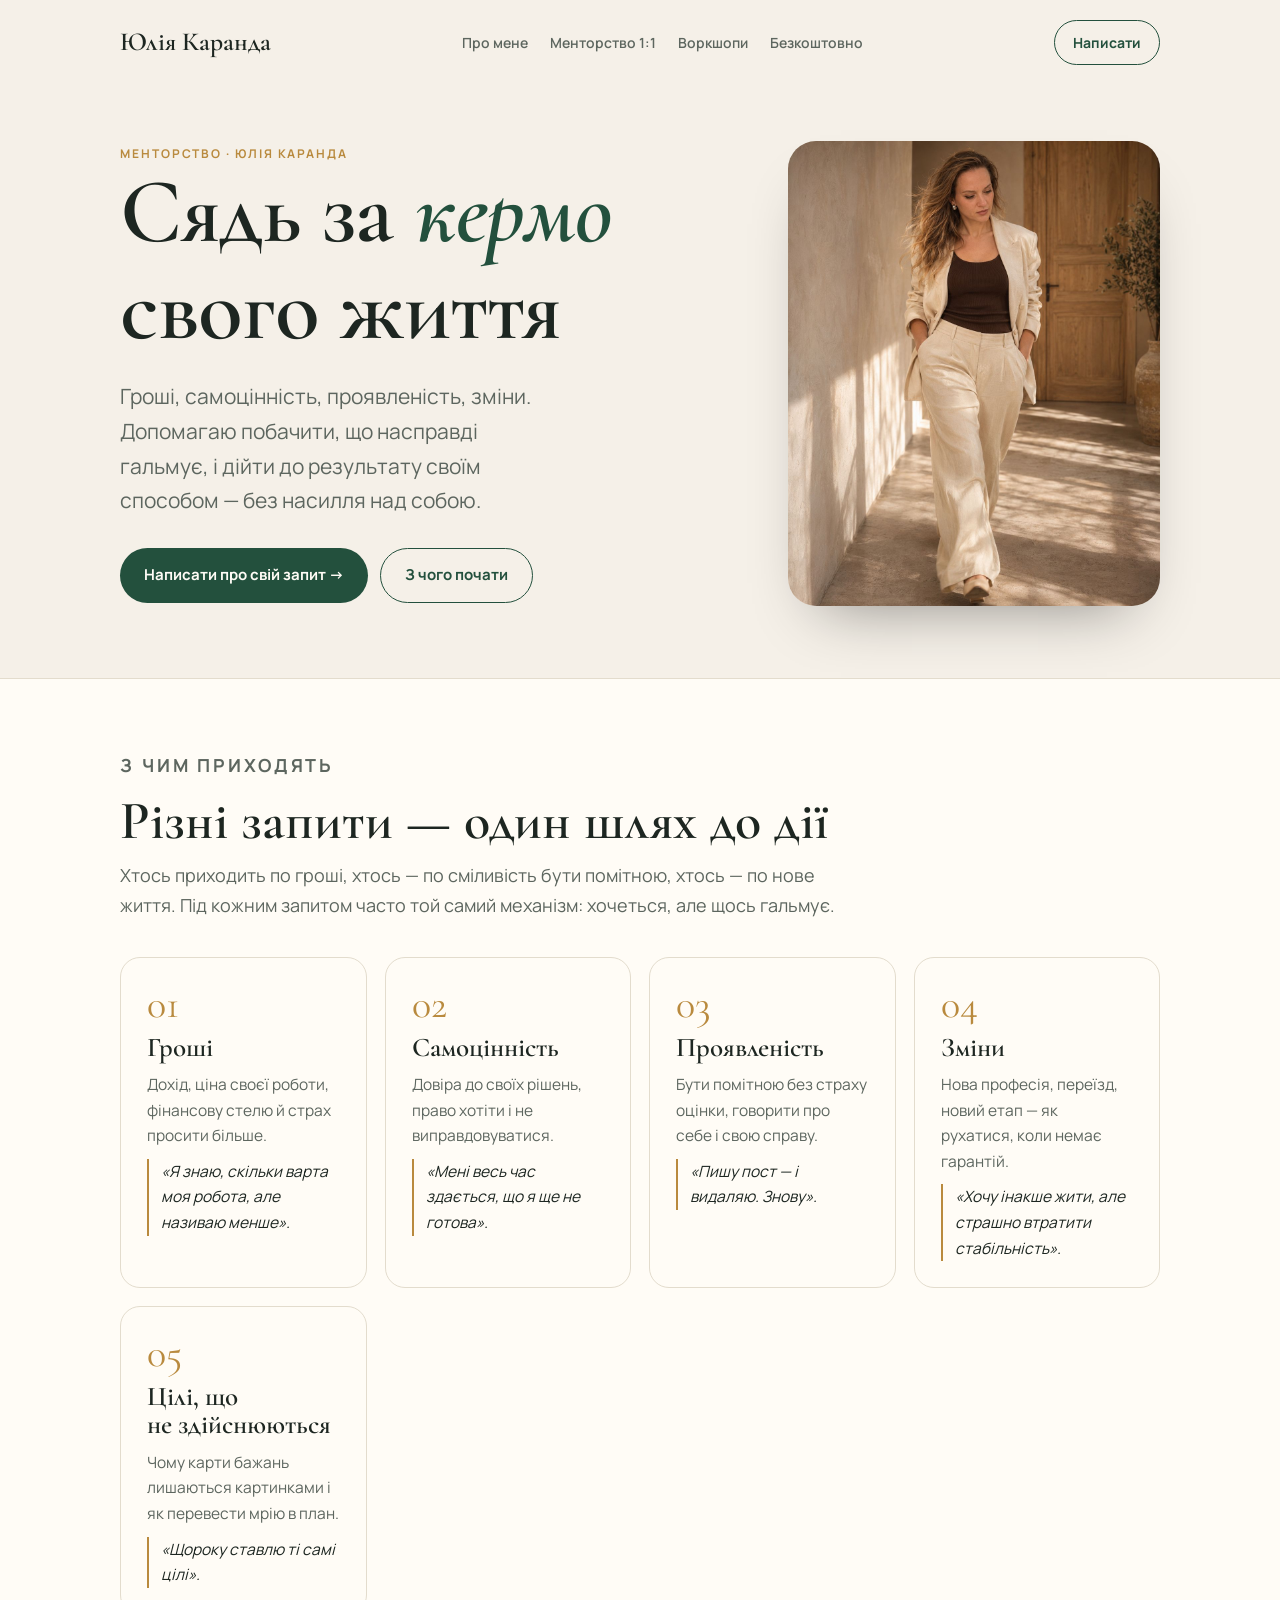
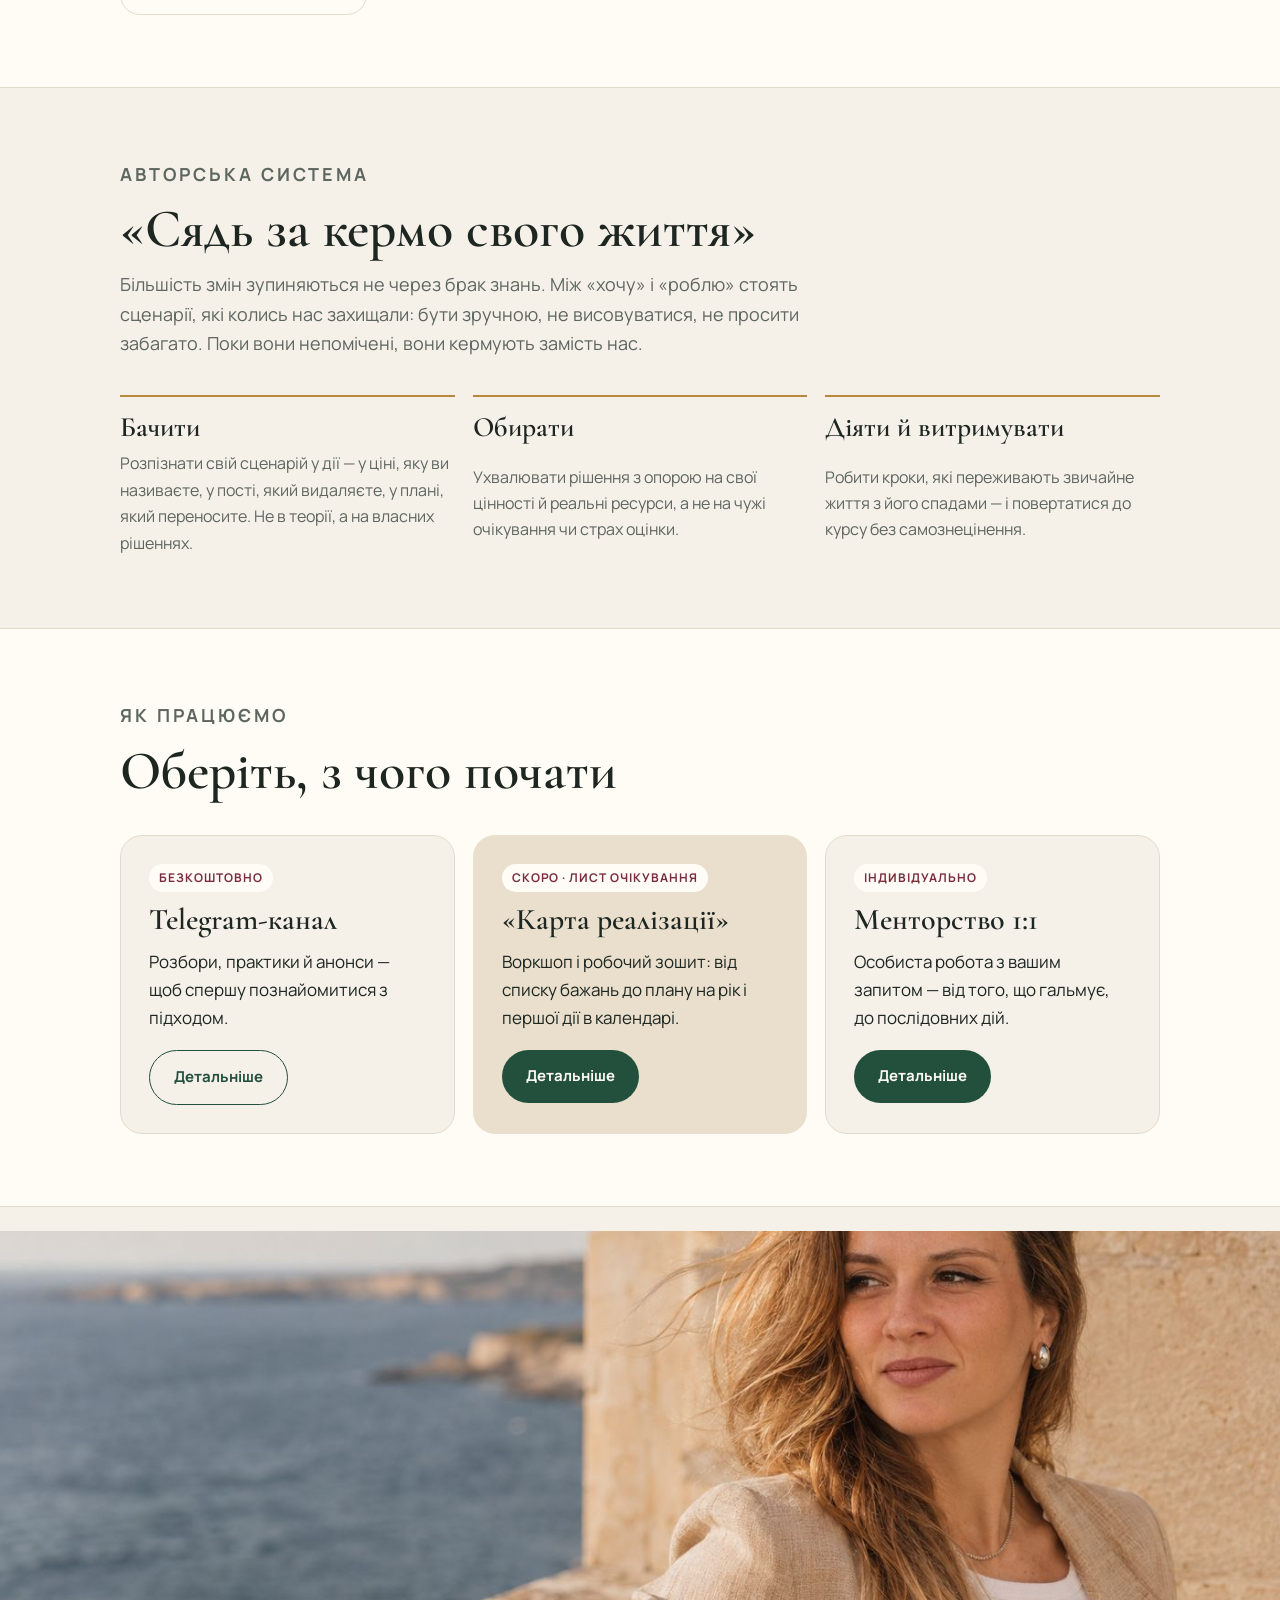
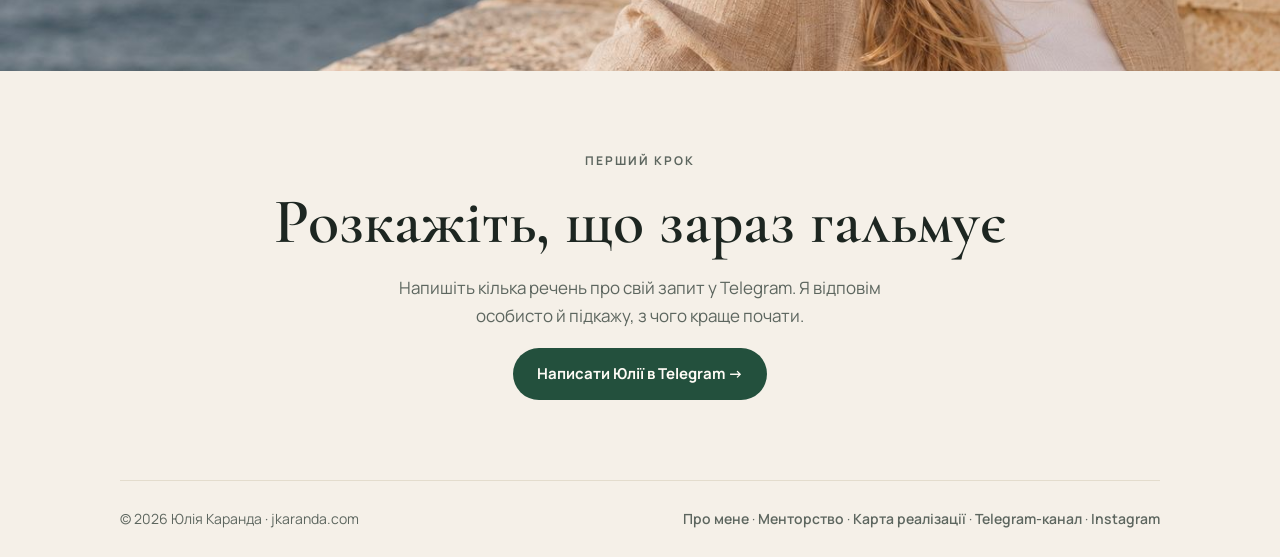
==== commit 3676acf5: "Сайт: фото Юлії на всіх сторінках Co-Authored-By: Claude Opus 5.5 <noreply@anthropic.com>" ====
--- a/index.html
+++ b/index.html
@@ -9,7 +9,7 @@
 <h1>Сядь за <em>кермо</em> свого життя</h1>
 <p class="lead">Гроші, самоцінність, проявленість, зміни. Допомагаю побачити, що насправді гальмує, і дійти до результату своїм способом — без насилля над собою.</p>
 <div class="btns"><a class="btn main" href="https://t.me/karanda_julia">Написати про свій запит →</a><a class="btn line" href="#formats">З чого почати</a></div>
-</div><div class="wheel" role="img" aria-label="Авторська система «Сядь за кермо свого життя»"><span>бачити · обирати · діяти</span></div></header></div>
+</div><figure class="photo"><img src="/img/hero.jpg" alt="Юлія Каранда" width="1120" height="1400" fetchpriority="high"></figure></header></div>
 <section id="themes" class="band">
 <div class="wrap">
   <div class="sec-head"><p class="eyebrow">З чим приходять</p><h2>Різні запити — один шлях до дії</h2><p>Хтось приходить по гроші, хтось — по сміливість бути помітною, хтось — по нове життя. Під кожним запитом часто той самий механізм: хочеться, але щось гальмує.</p></div>
@@ -37,6 +37,7 @@
 <article class="fmt"><span class="tag">Індивідуально</span><h3>Менторство 1:1</h3><p>Особиста робота з вашим запитом — від того, що гальмує, до послідовних дій.</p><a class="btn main" href="/mentorstvo/">Детальніше</a></article>
 </div></div></section>
 
+<div class="seaband" role="img" aria-label="Юлія Каранда біля моря"></div>
 <div class="wrap"><section class="cta"><p class="eyebrow">Перший крок</p><h2>Розкажіть, що зараз гальмує</h2><p>Напишіть кілька речень про свій запит у Telegram. Я відповім особисто й підкажу, з чого краще почати.</p><a class="btn main" href="https://t.me/karanda_julia">Написати Юлії в Telegram →</a></section>
 <footer><span>© 2026 Юлія Каранда · jkaranda.com</span><span><a href="/pro-mene/">Про мене</a> · <a href="/mentorstvo/">Менторство</a> · <a href="/karta-realizatsii/">Карта реалізації</a> · <a href="https://t.me/dohid_exp">Telegram-канал</a> · <a href="https://www.instagram.com/julia_infobiz/">Instagram</a></span></footer></div>
 </body></html>
--- a/style.css
+++ b/style.css
@@ -89,3 +89,11 @@
 .pillar h3{font-size:28px}
 .pillar p{color:var(--mute);font-size:16px}
 nav .links a[aria-current=page]{color:var(--ink)}
+.photo{margin:0;border-radius:28px;overflow:hidden;box-shadow:0 30px 60px -32px rgba(0,0,0,.45);max-width:100%}
+.photo img{display:block;width:100%;height:auto;aspect-ratio:4/5;object-fit:cover}
+.photo.wide img{aspect-ratio:3/2}
+.hero .photo{max-width:440px;justify-self:end}
+.ph{display:grid;grid-template-columns:minmax(0,1.2fr) minmax(0,.8fr);gap:44px;align-items:center;padding-block:8px 36px}
+.ph .photo{max-width:420px;justify-self:end}
+@media (max-width:820px){.hero .photo,.ph .photo{justify-self:center;max-width:360px}.ph{grid-template-columns:1fr;gap:20px}}
+.seaband{height:clamp(220px,38vw,440px);background:url(/img/sea.jpg) center 35%/cover no-repeat;margin-top:24px}
